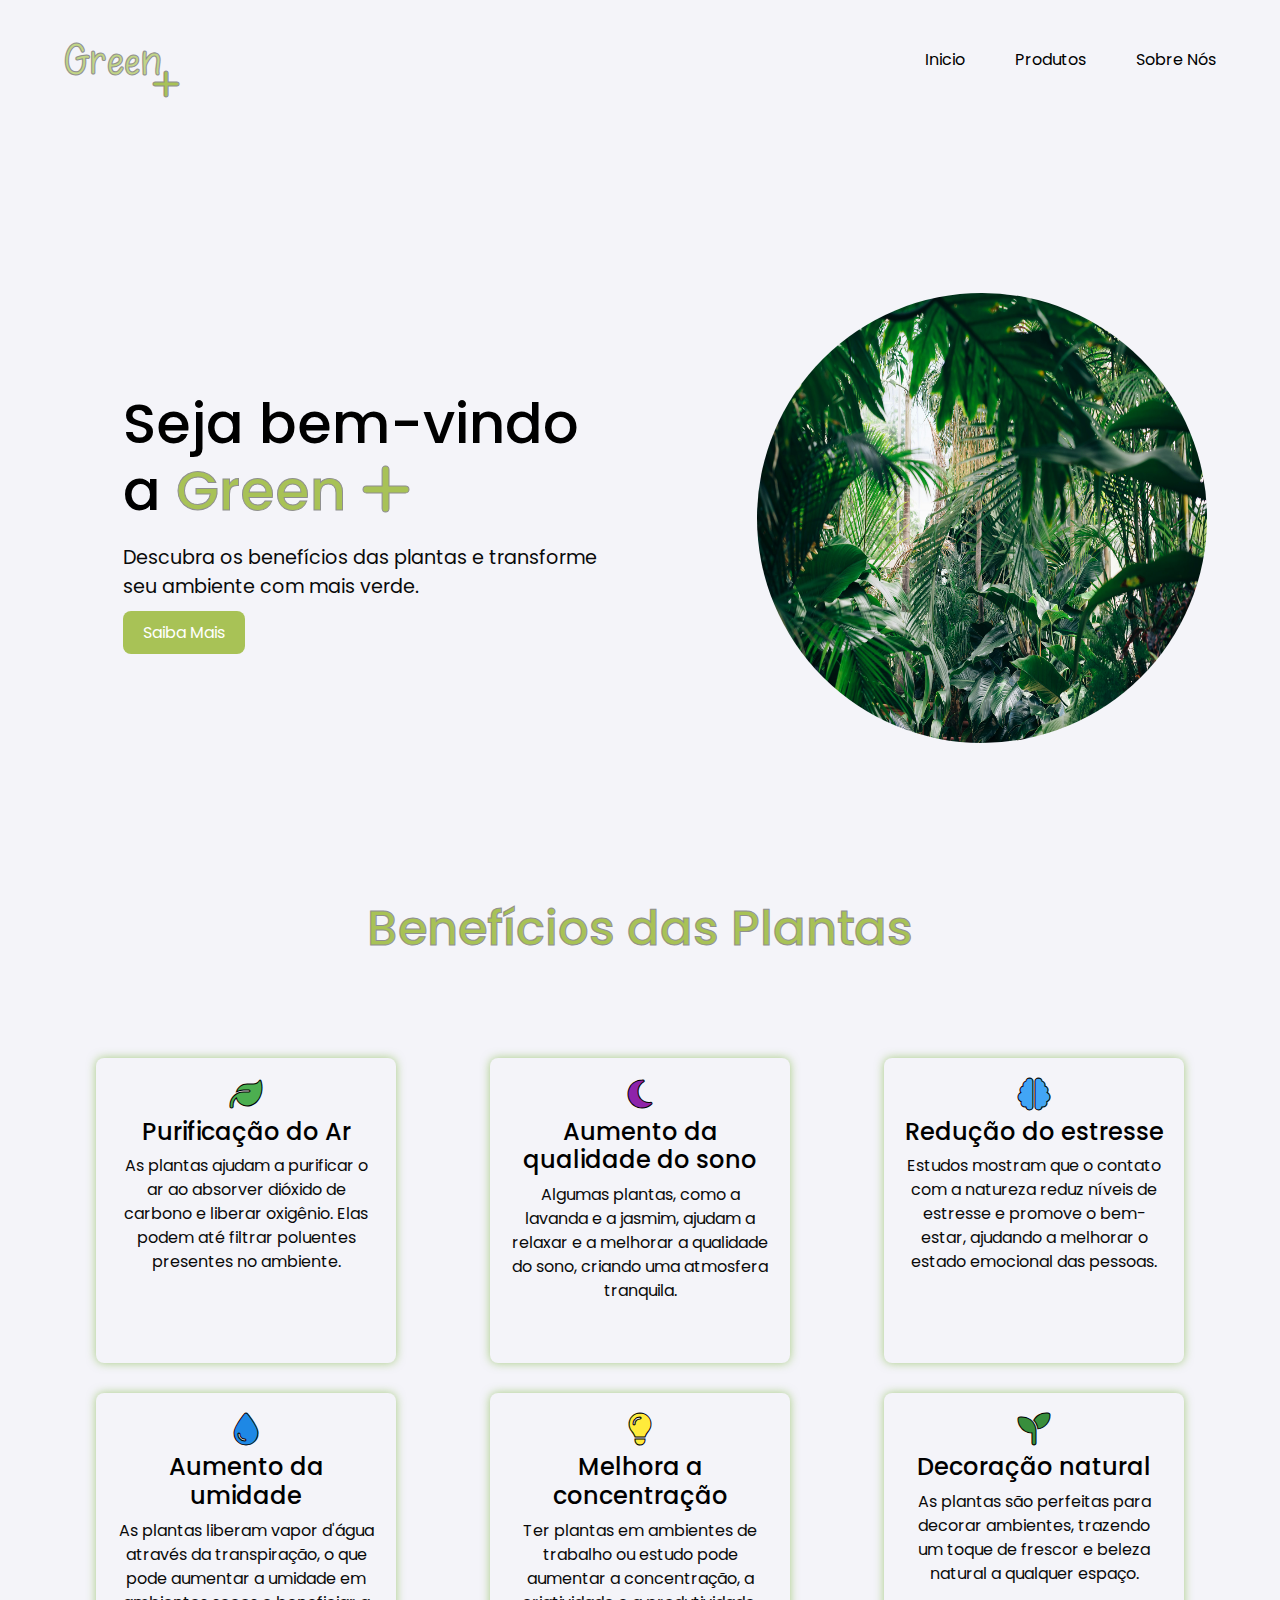
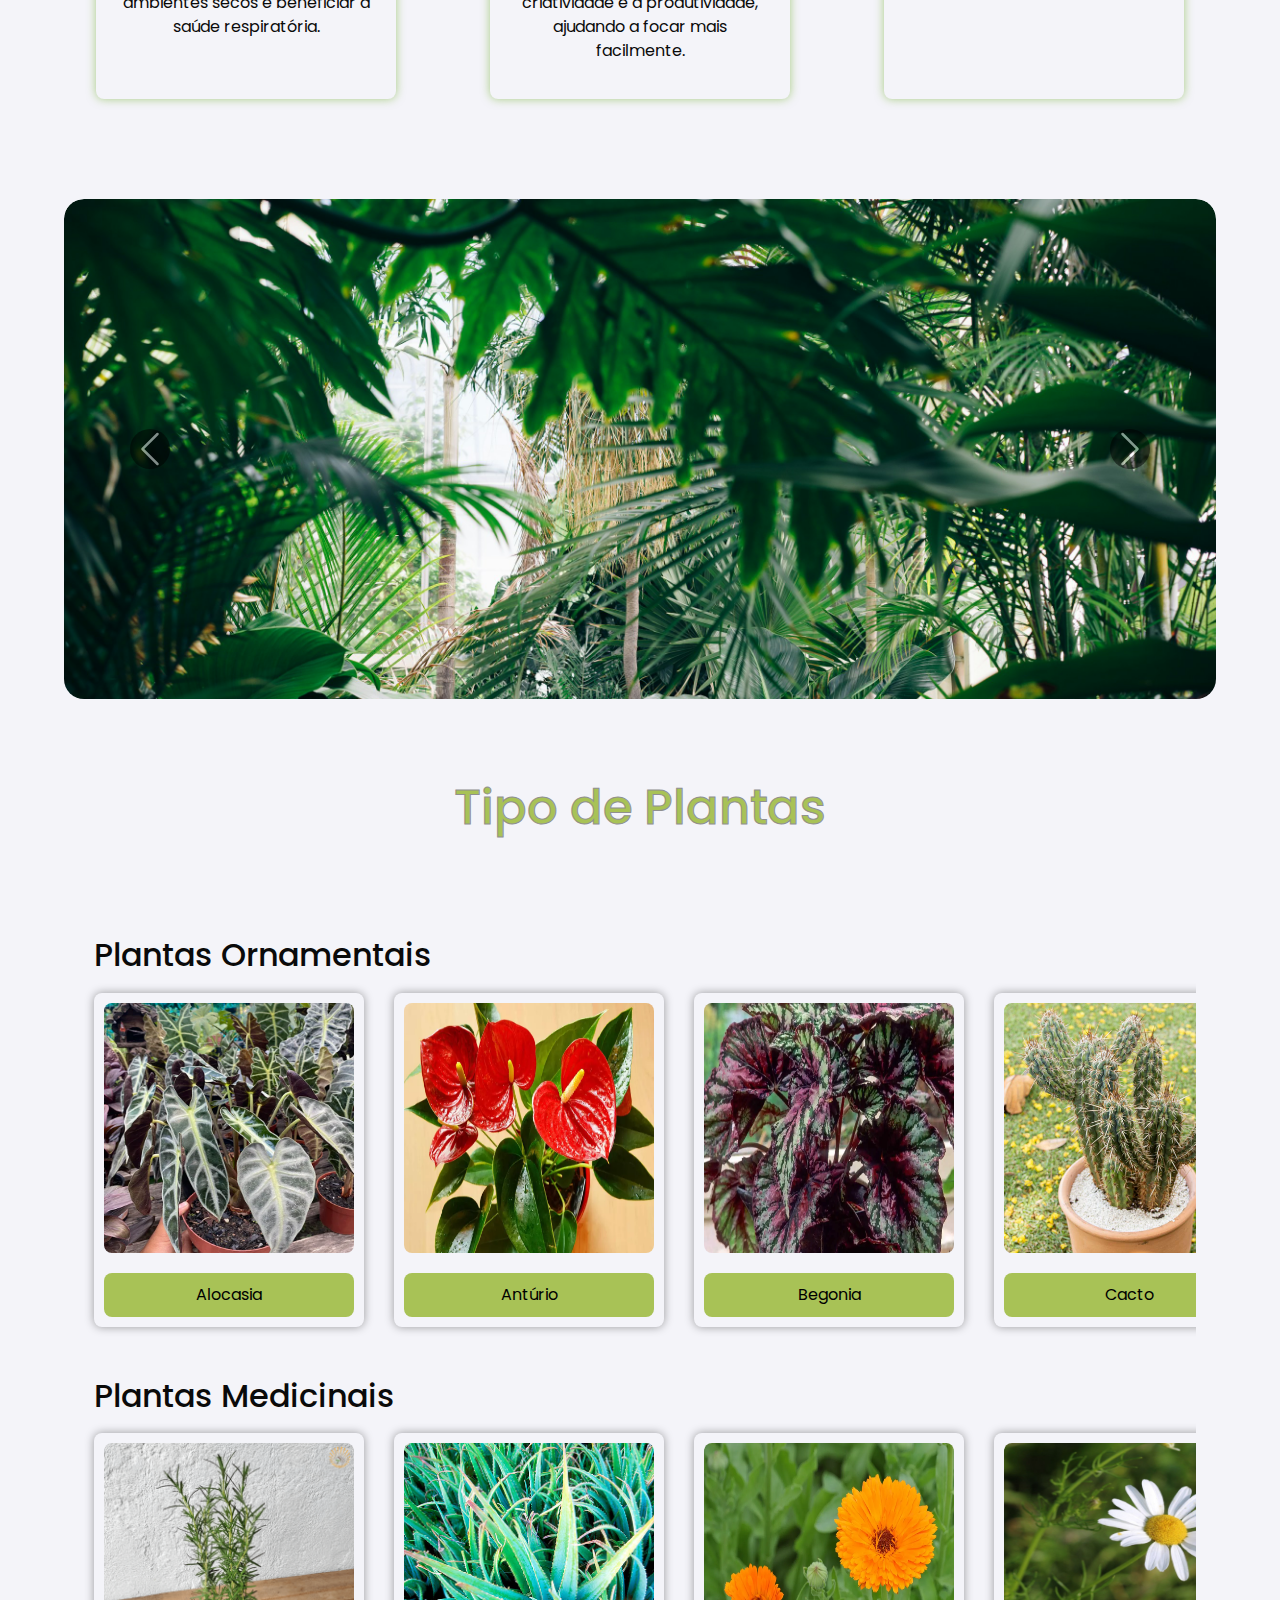
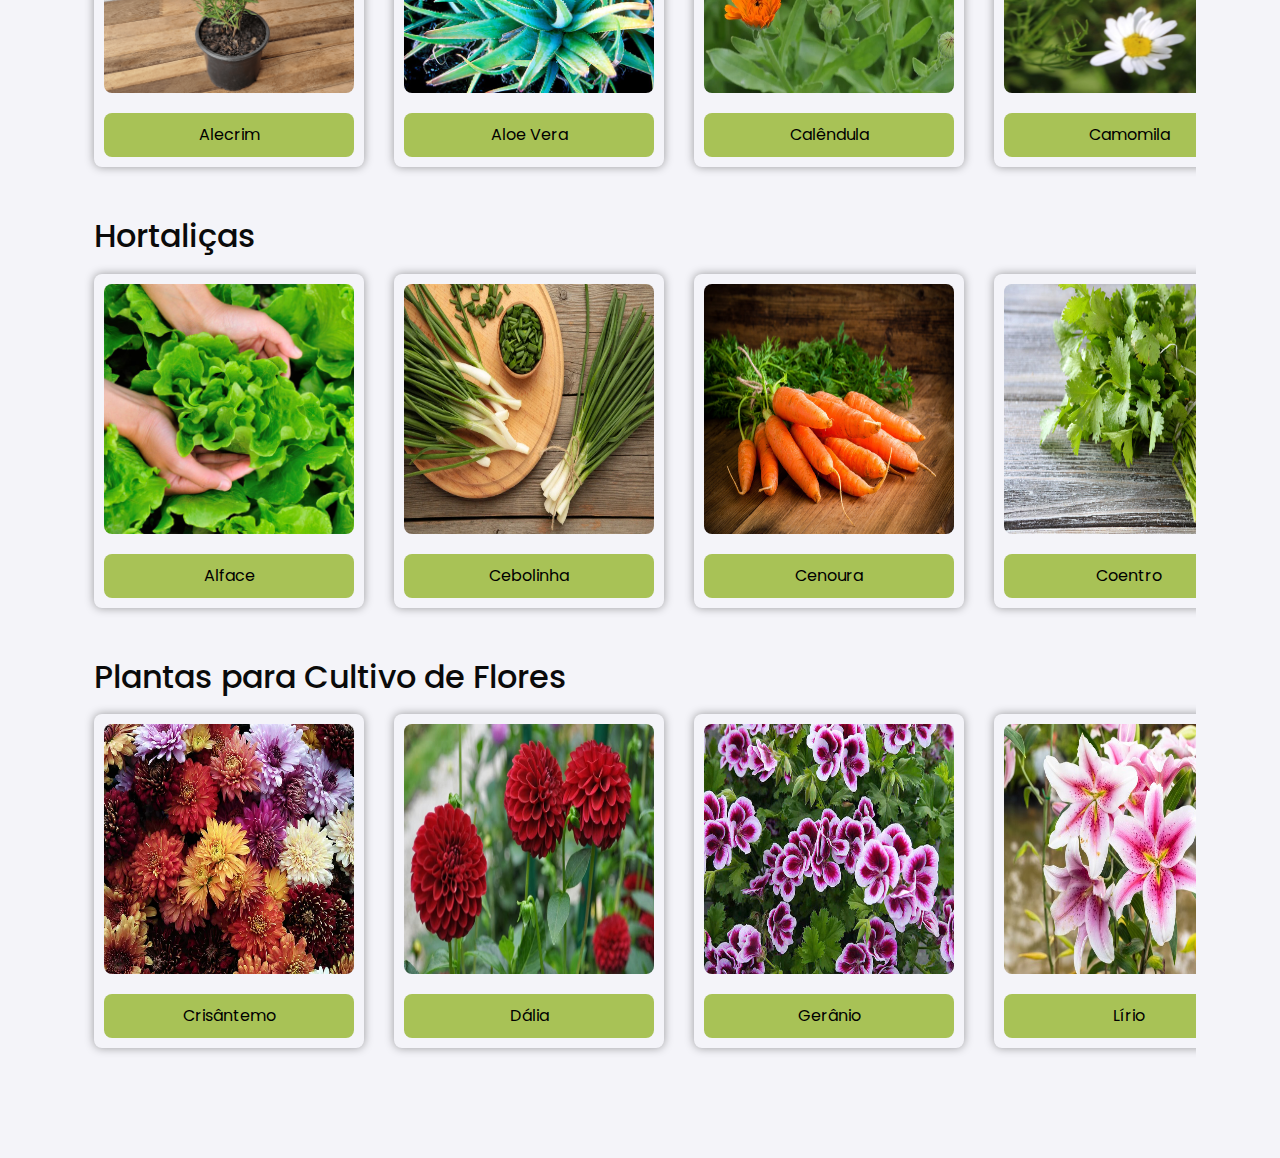
==== index.html @ e3bb60e6 "Implements secctions" ====
<!DOCTYPE html>
<html lang="pt-BR">
  <head>
    <meta charset="UTF-8" />
    <meta name="viewport" content="width=device-width, initial-scale=1.0" />
    <!--CDN Bootstrap CSS-->
    <link
      rel="stylesheet"
      href="https://cdn.jsdelivr.net/npm/bootstrap@5.3.3/dist/css/bootstrap.min.css"
    />
    <!--Link do favicon principal-->
<link rel="shortcut icon" href="assets/images/favicon.svg" type="image/x-icon">

    <!--Link do CSS principal-->
    <link rel="stylesheet" href="css/main.css" />

    <!--CDN Font Awesome-->
    <link
      rel="stylesheet"
      href="https://cdnjs.cloudflare.com/ajax/libs/font-awesome/6.7.2/css/all.min.css"
      integrity="sha512-Evv84Mr4kqVGRNSgIGL/F/aIDqQb7xQ2vcrdIwxfjThSH8CSR7PBEakCr51Ck+w+/U6swU2Im1vVX0SVk9ABhg=="
      crossorigin="anonymous"
      referrerpolicy="no-referrer"
    />

    <title>Green +</title>
  </head>
  <body>
    <!--HEADERordinaru-->
    <header>
      <a class="logo" href="#">
        <h1>Green</h1>
        <span class="fa-solid fa-plus"></span>
      </a>

      <nav class="nav-links-content">
        <ul class="nav-links">
          <li>
            <a href="#">Inicio</a>
          </li>
          <li>
            <a href="#">Produtos</a>
          </li>
          <li>
            <a href="#">Sobre Nós</a>
          </li>
        </ul>
      </nav>
    </header>

    <!--MAIN-->
    <main>
      <section class="ctaContent">
        <div class="callToAction">
          <h2>
            Seja bem-vindo a
            <span class="greenText">Green</span>
            <span class="fa-solid fa-plus"></span>
          </h2>
          <p>
            Descubra os benefícios das plantas e transforme seu ambiente com
            mais verde.
          </p>
          <a href="#" class="btnCta">Saiba Mais</a>
        </div>
        <img src="assets/images/planta1.jpg" alt="Imagem de planta" />
      </section>

      <!--BENEFÍCIOS DAS PLANTAS-->
      <section class="benefits">
        <h2 class="titleBenefits">Benefícios das Plantas</h2>
        <div class="benefits-itens-content">
          <div class="itens">
            <span class="fa-solid fa-leaf" id="icon-folha"></span>
            <h2>Purificação do Ar</h2>
            <p>
              As plantas ajudam a purificar o ar ao absorver dióxido de carbono
              e liberar oxigênio. Elas podem até filtrar poluentes presentes no
              ambiente.
            </p>
          </div>
          <div class="itens">
            <span class="fa-solid fa-moon" id="icon-lua"></span>
            <h2>Aumento da qualidade do sono</h2>
            <p>
              Algumas plantas, como a lavanda e a jasmim, ajudam a relaxar e a
              melhorar a qualidade do sono, criando uma atmosfera tranquila.
            </p>
          </div>
          <div class="itens">
            <span class="fa-solid fa-brain" id="icon-cerebro"></span>
            <h2>Redução do estresse</h2>
            <p>
              Estudos mostram que o contato com a natureza reduz níveis de
              estresse e promove o bem-estar, ajudando a melhorar o estado
              emocional das pessoas.
            </p>
          </div>
          <div class="itens">
            <span class="fa-solid fa-droplet" id="icon-gota"></span>
            <h2>Aumento da umidade</h2>
            <p>
              As plantas liberam vapor d'água através da transpiração, o que
              pode aumentar a umidade em ambientes secos e beneficiar a saúde
              respiratória.
            </p>
          </div>
          <div class="itens">
            <span class="fa-solid fa-lightbulb" id="icon-lampada"></span>
            <h2>Melhora a concentração</h2>
            <p>
              Ter plantas em ambientes de trabalho ou estudo pode aumentar a
              concentração, a criatividade e a produtividade, ajudando a focar
              mais facilmente.
            </p>
          </div>
          <div class="itens">
            <span class="fa-solid fa-seedling" id="icon-planta"></span>
            <h2>Decoração natural</h2>
            <p>
              As plantas são perfeitas para decorar ambientes, trazendo um toque
              de frescor e beleza natural a qualquer espaço.
            </p>
          </div>
        </div>
      </section>

      <!--CARROSSEL BOOTSTRAP-->
      <section
        id="carouselExampleAutoplaying"
        class="carousel slide"
        data-bs-ride="carousel"
      >
        <div class="carousel-inner">
          <div class="carousel-item active">
            <img
              src="assets/images/planta1.jpg"
              class="d-block w-100"
              alt="Plantas"
            />
          </div>
          <div class="carousel-item">
            <img
              src="assets/images/campoFlores1.jpg"
              class="d-block w-100"
              alt="Campo de Flores"
            />
          </div>
          <div class="carousel-item">
            <img
              src="assets/images/planta2.jpg"
              class="d-block w-100"
              alt="Plantas"
            />
          </div>
        </div>
        <button
          class="carousel-control-prev"
          type="button"
          data-bs-target="#carouselExampleAutoplaying"
          data-bs-slide="prev"
        >
          <span class="carousel-control-prev-icon" aria-hidden="true"></span>
          <span class="visually-hidden">Previous</span>
        </button>
        <button
          class="carousel-control-next"
          type="button"
          data-bs-target="#carouselExampleAutoplaying"
          data-bs-slide="next"
        >
          <span class="carousel-control-next-icon" aria-hidden="true"></span>
          <span class="visually-hidden">Next</span>
        </button>
      </section>

      <!--TIPOS DE PLANTAS-->
      <section class="typePlants">
        <h1 class="title-type-plants">Tipo de Plantas</h1>

        <!--PLANTAS ORNAMENTAIS-->
        <div class="plants-container">
          <h2>Plantas Ornamentais</h2>
          <div class="div-content-plants">
            <!--CARDS PLANTAS-->
            <div class="cardPlant">
              <img
                src="assets/images/plantasOrnamentais/ornamental-alocasia.webp"
                alt="Planta Alocasia"
              />
              <button class="btn-modal-plants">Alocasia</button>
            </div>
            <div class="cardPlant">
              <img
                src="assets/images/plantasOrnamentais/ornamental-anturio.webp"
                alt="Planta Antúrio"
              />
              <button class="btn-modal-plants">Antúrio</button>
            </div>
            <div class="cardPlant">
              <img
                src="assets/images/plantasOrnamentais/ornamental-begonia.webp"
                alt="Planta Begonia"
              />
              <button class="btn-modal-plants">Begonia</button>
            </div>
            <div class="cardPlant">
              <img
                src="assets/images/plantasOrnamentais/ornamental-cacto.webp"
                alt="Planta Cacto"
              />
              <button class="btn-modal-plants">Cacto</button>
            </div>
            <div class="cardPlant">
              <img
                src="assets/images/plantasOrnamentais/ornamental-calateia.webp"
                alt="Planta Calateia"
              />
              <button class="btn-modal-plants">Calateia</button>
            </div>
            <div class="cardPlant">
              <img
                src="assets/images/plantasOrnamentais/ornamental-dracena.jpg"
                alt="Planta Dracena"
              />
              <button class="btn-modal-plants">Dracena</button>
            </div>
            <div class="cardPlant">
              <img
                src="assets/images/plantasOrnamentais/ornamental-ficus.jpg"
                alt="Planta Ficus"
              />
              <button class="btn-modal-plants">Ficus</button>
            </div>
            <div class="cardPlant">
              <img
                src="assets/images/plantasOrnamentais/ornamental-lirio-da-paz.webp"
                alt="Planta Lírio da Paz"
              />
              <button class="btn-modal-plants">Lírio da Paz</button>
            </div>
            <div class="cardPlant">
              <img
                src="assets/images/plantasOrnamentais/ornamental-palmeira.webp"
                alt="Planta Palmeira"
              />
              <button class="btn-modal-plants">Palmeira</button>
            </div>
            <div class="cardPlant">
              <img
                src="assets/images/plantasOrnamentais/ornamental-samambaia.webp"
                alt="Planta Samambaia"
              />
              <button class="btn-modal-plants">Samanbaia</button>
            </div>
          </div>
        </div>

        <!--PLANTAS MEDICINAIS-->
        <div class="plants-container">
          <h2>Plantas Medicinais</h2>
          <div class="div-content-plants">
            <!--CARDS PLANTAS-->
            <div class="cardPlant">
              <img
                src="assets/images/PlantasMedicinais/medicinal-alecrim.png"
                alt="Planta Alecrim"
              />
              <button class="btn-modal-plants">Alecrim</button>
            </div>

            <div class="cardPlant">
              <img
                src="assets/images/PlantasMedicinais/medicinal-aloe-vera.jpg"
                alt="Planta Aloe Vera"
              />
              <button class="btn-modal-plants">Aloe Vera</button>
            </div>
            <div class="cardPlant">
              <img
                src="assets/images/PlantasMedicinais/medicinal-calendula.webp"
                alt="Planta Calêndula"
              />
              <button class="btn-modal-plants">Calêndula</button>
            </div>
            <div class="cardPlant">
              <img
                src="assets/images/PlantasMedicinais/medicinal-camomila.jpg"
                alt="Planta Camomila"
              />
              <button class="btn-modal-plants">Camomila</button>
            </div>
            <div class="cardPlant">
              <img
                src="assets/images/PlantasMedicinais/medicinal-erva-cidreira.jpg"
                alt="Planta Erva-cidreira"
              />
              <button class="btn-modal-plants">Erva-cidreira</button>
            </div>
            <div class="cardPlant">
              <img
                src="assets/images/PlantasMedicinais/medicinal-gengibre.webp"
                alt="Planta Gengibre"
              />
              <button class="btn-modal-plants">Gengibre</button>
            </div>
            <div class="cardPlant">
              <img
                src="assets/images/PlantasMedicinais/medicinal-hortela.webp"
                alt="Planta Hortelã"
              />
              <button class="btn-modal-plants">Hortelã</button>
            </div>
            <div class="cardPlant">
              <img
                src="assets/images/PlantasMedicinais/medicinal-lavanda.webp"
                alt="Planta Lavanda"
              />
              <button class="btn-modal-plants">Lavanda</button>
            </div>
            <div class="cardPlant">
              <img
                src="assets/images/PlantasMedicinais/medicinal-manjericao.webp"
                alt="Planta Manjericão"
              />
              <button class="btn-modal-plants">Manjericão</button>
            </div>
            <div class="cardPlant">
              <img
                src="assets/images/PlantasMedicinais/medicinal-salvia.webp"
                alt="Planta Sálvia"
              />
              <button class="btn-modal-plants">Sálvia</button>
            </div>

            <!--MODAL PLANTAS-->
          </div>
        </div>

        <!--HORTAS DE CASA-->
        <div class="plants-container">
          <h2>Hortaliças</h2>
          <div class="div-content-plants">
            <!--CARDS PLANTAS-->

            <div class="cardPlant">
              <img
                src="assets/images/plantasHortalicas/hortas-alface.jpg"
                alt="Planta Alface"
              />
              <button class="btn-modal-plants">Alface</button>
            </div>
            <div class="cardPlant">
              <img
                src="assets/images/plantasHortalicas/hortas-cebolinha.webp"
                alt="Planta Cebolinha"
              />
              <button class="btn-modal-plants">Cebolinha</button>
            </div>
            <div class="cardPlant">
              <img
                src="assets/images/plantasHortalicas/hortas-cenoura.jpg"
                alt="Planta Cenoura"
              />
              <button class="btn-modal-plants">Cenoura</button>
            </div>
            <div class="cardPlant">
              <img
                src="assets/images/plantasHortalicas/hortas-coentro.jpg"
                alt="Planta Coentro"
              />
              <button class="btn-modal-plants">Coentro</button>
            </div>
            <div class="cardPlant">
              <img
                src="assets/images/plantasHortalicas/hortas-espinafre.jpg"
                alt="Planta Espinafre"
              />
              <button class="btn-modal-plants">Espinafre</button>
            </div>
            <div class="cardPlant">
              <img
                src="assets/images/plantasHortalicas/hortas-pepino.jpg"
                alt="Planta Pepino"
              />
              <button class="btn-modal-plants">Pepino</button>
            </div>
            <div class="cardPlant">
              <img
                src="assets/images/plantasHortalicas/hortas-pimentao.jpg"
                alt="Planta Pimentão"
              />
              <button class="btn-modal-plants">Pepino</button>
            </div>
            <div class="cardPlant">
              <img
                src="assets/images/plantasHortalicas/hortas-rucula.jpg"
                alt="Planta Rúcula"
              />
              <button class="btn-modal-plants">Rúcula</button>
            </div>
            <div class="cardPlant">
              <img
                src="assets/images/plantasHortalicas/hortas-salsa.webp"
                alt="Planta Salsa"
              />
              <button class="btn-modal-plants">Salsa</button>
            </div>
            <div class="cardPlant">
              <img
                src="assets/images/plantasHortalicas/hortas-tomate.jpg"
                alt="Planta Tomate"
              />
              <button class="btn-modal-plants">Tomate</button>
            </div>

            <!--MODAL PLANTAS-->
          </div>
        </div>

        <!--HORTAS DE CASA-->
        <div class="plants-container">
          <h2>Plantas para Cultivo de Flores</h2>
          <div class="div-content-plants">
            <!--CARDS PLANTAS-->

            <div class="cardPlant">
              <img
                src="assets/images/flores/flores-crisantemo.webp"
                alt="Planta Crisântemo"
              />
              <button class="btn-modal-plants">Crisântemo</button>
            </div>
            <div class="cardPlant">
              <img
                src="assets/images/flores/flores-dalia.jpg"
                alt="Planta Dália"
              />
              <button class="btn-modal-plants">Dália</button>
            </div>
            <div class="cardPlant">
              <img
                src="assets/images/flores/flores-geranio.jpg"
                alt="Planta Gerânio"
              />
              <button class="btn-modal-plants">Gerânio</button>
            </div>
            <div class="cardPlant">
              <img
                src="assets/images/flores/flores-lirio.jpg"
                alt="Planta Lírio"
              />
              <button class="btn-modal-plants">Lírio</button>
            </div>
            <div class="cardPlant">
              <img
                src="assets/images/flores/flores-margarida.jpg"
                alt="Planta Margarida"
              />
              <button class="btn-modal-plants">Margarida</button>
            </div>
            <div class="cardPlant">
              <img
                src="assets/images/flores/flores-orquidea.png"
                alt="Planta Orquídea"
              />
              <button class="btn-modal-plants">Orquídea</button>
            </div>
            <div class="cardPlant">
              <img
                src="assets/images/flores/flores-petunia.jpg"
                alt="Planta Petúnia"
              />
              <button class="btn-modal-plants">Petúnia</button>
            </div>
            <div class="cardPlant">
              <img
                src="assets/images/flores/flores-rosa.webp"
                alt="Planta Rosa"
              />
              <button class="btn-modal-plants">Rosa</button>
            </div>
            <div class="cardPlant">
              <img
                src="assets/images/flores/flores-tulipa.webp"
                alt="Planta Tulipa"
              />
              <button class="btn-modal-plants">Tulipa</button>
            </div>
            <div class="cardPlant">
              <img
                src="assets/images/flores/flores-violeta.webp"
                alt="Planta Violeta"
              />
              <button class="btn-modal-plants">Violeta</button>
            </div>

            <!--MODAL PLANTAS-->
          </div>
        </div>

        <!--FUTURAMENTE IMPLEMENTAR ESSAS SEGUINTES CATEGORIAS DE PLANTAS-->
        <!--HORTAS DE CASA-->
        <!--SUCULENTAS-->

      </section>
    </main>

    <!--CDN Bootstrap JS-->
    <script src="https://cdn.jsdelivr.net/npm/bootstrap@5.3.3/dist/js/bootstrap.bundle.min.js"></script>
  </body>
</html>
---- css/main.css ----
@import url("https://fonts.googleapis.com/css2?family=Poppins:ital,wght@0,100;0,200;0,300;0,400;0,500;0,600;0,700;0,800;0,900;1,100;1,200;1,300;1,400;1,500;1,600;1,700;1,800;1,900&display=swap");

@font-face {
  font-family: "GreenMais";
  src: url(../fonts/OrdinaryNotesThin.otf);
}
* {
  margin: 0;
  padding: 0;
  box-sizing: border-box;
}
/*Estilo geral buttons*/
button {
  padding: 10px 20px;
  background-color: #a8c256;
  color: #ffffff;
  font-size: 1rem;
  border: none;
  border-radius: 8px;
  cursor: pointer;
  transition: all 0.3s;
}
button:hover {
  background-color: #7f9241;
}
/*----------------------------*/
a {
  text-decoration: none;
}
body {
  background-color: #f4f4f9;
  width: 90%;
  height: auto;
  margin: 0 auto;
  font-family: "Poppins", sans-serif;
  color: #0a0a0a;
}
header {
  width: 100%;
  display: flex;
  align-items: center;
  justify-content: space-between;
  height: 15vh;
}
header .logo {
  display: flex;
  align-items: end;
  font-family: GreenMais;
}
header .logo h1 {
  font-size: 3rem;
  color: #c2d586;
  -webkit-text-stroke: 1px #909090;
}
header .logo .fa-plus {
  font-size: 2rem;
  margin-left: -10px;
  color: #a8c256;
}

.nav-links-content {
  display: flex;
  align-items: center;
}
.nav-links-content .nav-links {
  display: flex;
  gap: 50px;
}
.nav-links-content .nav-links li {
  list-style: none;
  font-size: 1rem;
  cursor: pointer;
}
.nav-links-content .nav-links li:hover {
  color: #a8c256;
  text-decoration: underline;
}
.nav-links-content .nav-links li a {
  color: #000;
  transition: all 0.3s;
}
.nav-links-content .nav-links li a:hover {
  color: #a8c256;
}

/*Main*/

.ctaContent {
  display: flex;
  align-items: center;
  justify-content: space-evenly;
  height: 85vh;
  gap: 100px;
}
.ctaContent .callToAction {
  max-width: 50%;
  padding: 50px;
}
.ctaContent .callToAction h2 {
  font-size: 3.5rem;
  color: #000;
}
.ctaContent .callToAction .greenText,
.fa-plus {
  color: #a8c256;
  -webkit-text-stroke: 1px #909090;
}
.ctaContent .callToAction p {
  font-size: 1.2rem;
  color: #0a0a0a;
  margin: 20px 0px;
}

.ctaContent .btnCta {
  padding: 10px 20px;
  background-color: #a8c256;
  color: #ffffff;
  font-size: 1rem;
  border: none;
  border-radius: 8px;
  cursor: pointer;
  transition: all 0.3s;
}
.ctaContent .btnCta:hover {
  background-color: #7f9241;
}

.ctaContent img {
  border-radius: 50%;
  width: 450px;
  height: 450px;
}

/*Beneficios*/

.benefits {
  width: 100%;
  margin-bottom: 100px;
}
.titleBenefits {
  text-align: center;
  font-size: 3rem;
  color: #a8c256;
  -webkit-text-stroke: 1px #909090;
}
.benefits-itens-content {
  display: grid;
  grid-template-rows: repeat(2, 1fr);
  grid-template-columns: repeat(3, 1fr);
  justify-items: center;
  gap: 30px;
  margin-top: 100px;
}
.benefits-itens-content .itens {
  text-align: center;
  max-width: 300px;
  border-radius: 8px;
  box-shadow: 0px 0px 10px 0px rgba(96, 165, 18, 0.514);
  padding: 20px;
}
.benefits-itens-content .itens .fa-solid {
  font-size: 2rem;
  -webkit-text-stroke: 1px #000;
}
.benefits-itens-content .itens h2 {
  font-size: 1.5rem;
  margin-top: 5px;
  color: #000;
}
.benefits-itens-content .itens p {
  font-size: 1rem;
  color: #0a0a0a;
}
/* Cores para cada icone */

#icon-folha {
  color: #4caf50; /* Verde claro */
}

#icon-cerebro {
  color: #42a5f5; /* Azul claro */
}

#icon-lampada {
  color: #ffeb3b; /* Amarelo */
}

#icon-gota {
  color: #1e88e5; /* Azul escuro */
}

#icon-planta {
  color: #388e3c; /* Verde escuro */
}

#icon-lua {
  color: #8e24aa; /* Roxo */
}

/*Carrossel*/

.carousel-inner {
  height: 500px;
  border-radius: 20px;
}
.carousel-inner img {
  height: 100%;
  border-radius: 20px;
  object-fit: cover;
}
.carousel-control-prev-icon,
.carousel-control-next-icon {
  background-color: #000000;
  border-radius: 50%;
  padding: 20px;
}

/*Categoria ou Tipo de Plantas*/
.typePlants {
  width: 100%;
  margin: 80px 0px;
}
.typePlants h1 {
  color: #a8c256;
  font-size: 3rem;
  margin-bottom: 80px;
  text-align: center;
  -webkit-text-stroke: 1px #909090;
}
.plants-container {
  width: 100%;
  padding: 20px;
}
.plants-container h2 {
  margin-left: 10px;
}
.div-content-plants {
  display: flex;
  align-items: center;
  gap: 30px;
  width: 100%;
  padding: 10px;
  overflow-x: scroll;
}
.div-content-plants .cardPlant {
  display: flex;
  flex-direction: column;
  padding: 10px;
  border-radius: 8px;
  box-shadow: 0px 0px 10px 0px rgba(0, 0, 0, 0.379);
}
.div-content-plants .cardPlant img {
  width: 250px;
  height: 250px;
  border-radius: 8px;
}
.div-content-plants .cardPlant button {
  margin-top: 20px;
  font-size: 1rem;
  color: #000;
}
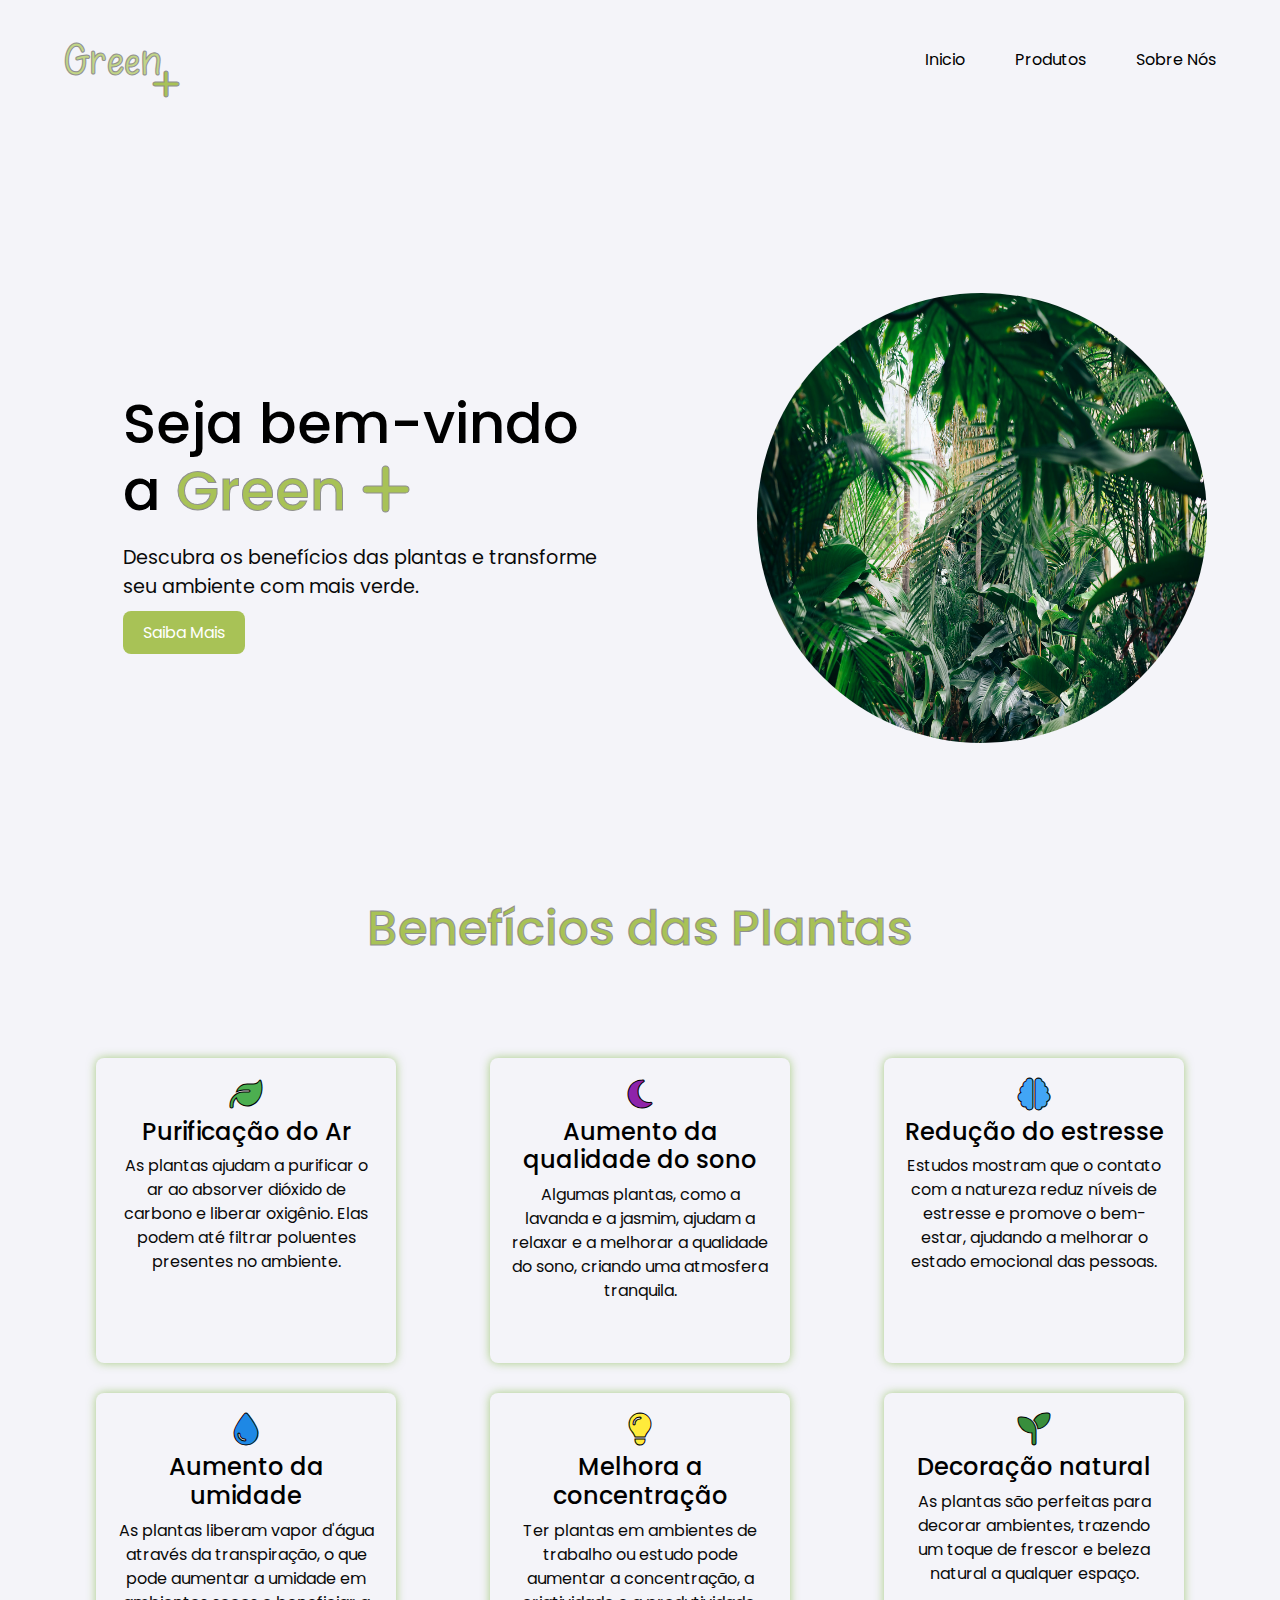
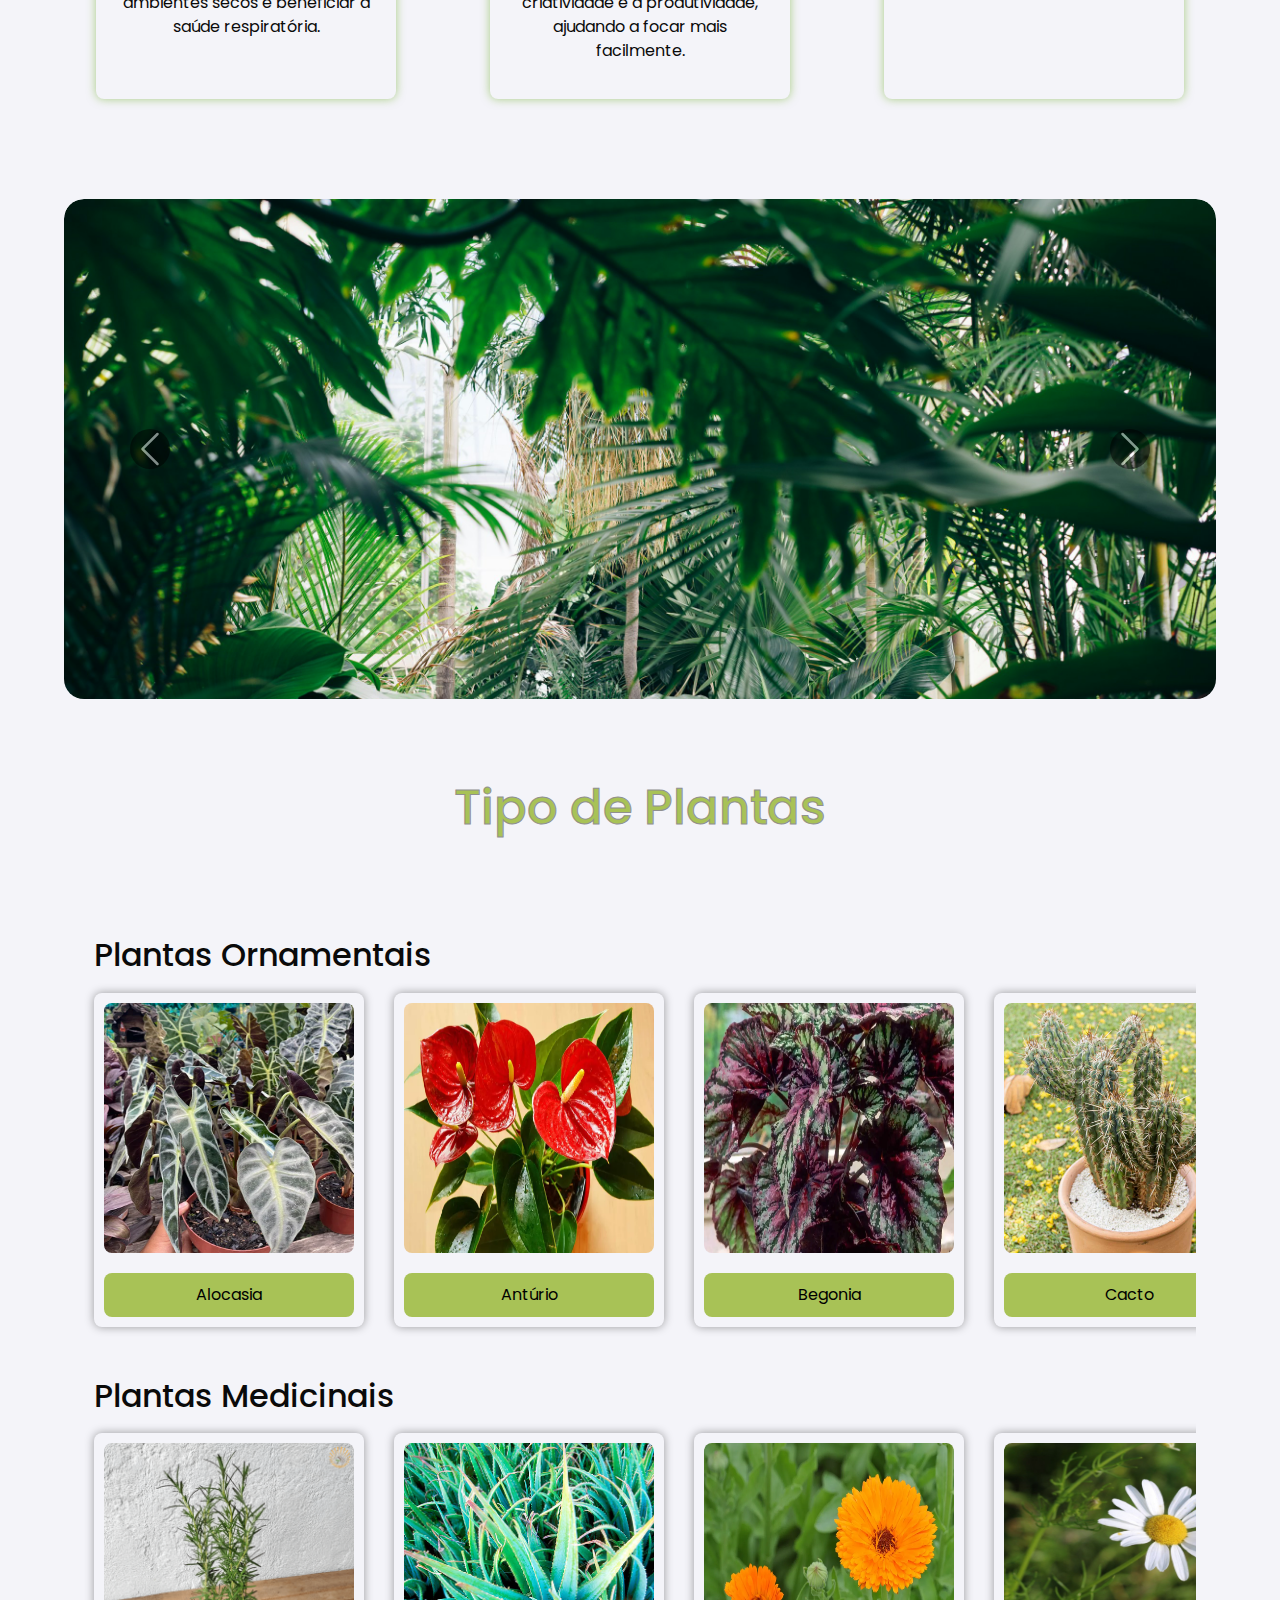
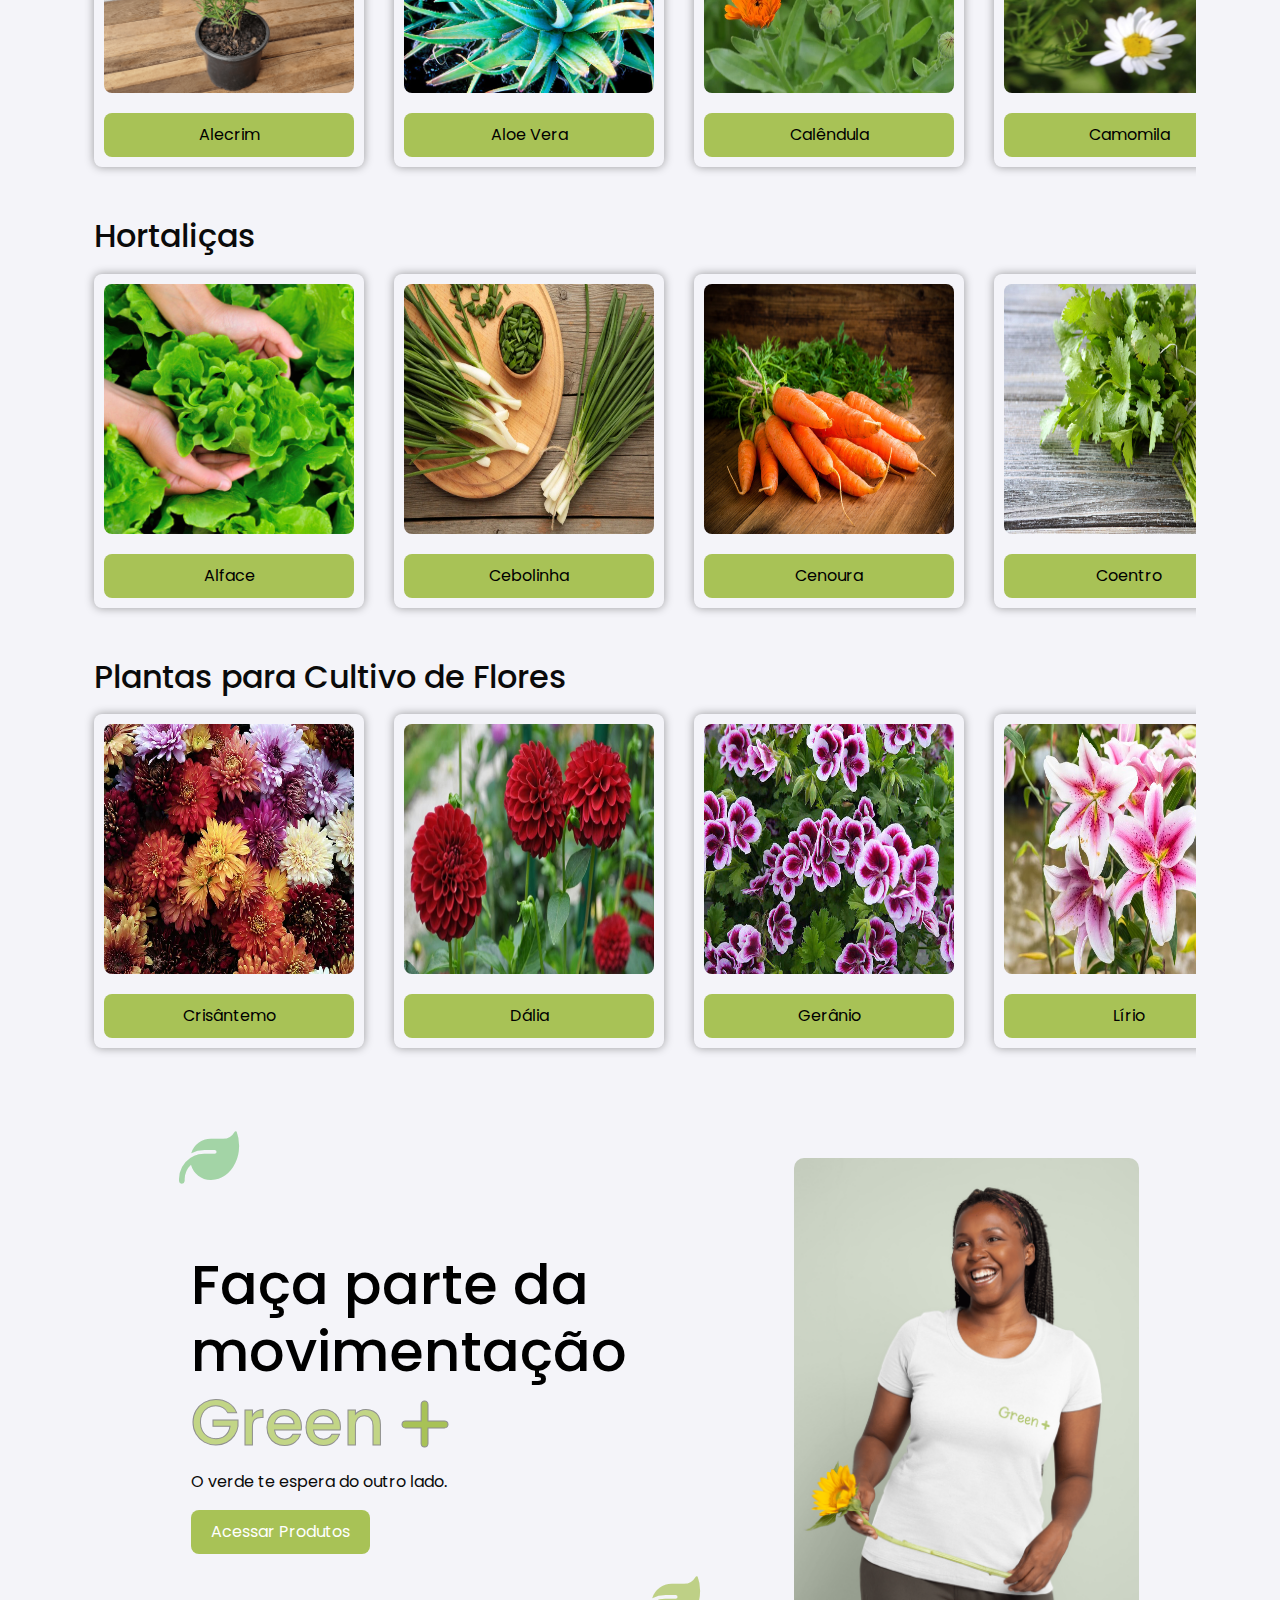
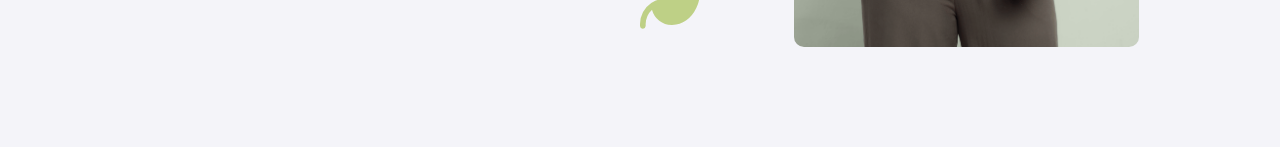
==== commit f2599aa9: "Updates" ====
--- a/index.html
+++ b/index.html
@@ -9,7 +9,11 @@
       href="https://cdn.jsdelivr.net/npm/bootstrap@5.3.3/dist/css/bootstrap.min.css"
     />
     <!--Link do favicon principal-->
-<link rel="shortcut icon" href="assets/images/favicon.svg" type="image/x-icon">
+    <link
+      rel="shortcut icon"
+      href="assets/images/favicon.svg"
+      type="image/x-icon"
+    />
 
     <!--Link do CSS principal-->
     <link rel="stylesheet" href="css/main.css" />
@@ -26,10 +30,10 @@
     <title>Green +</title>
   </head>
   <body>
-    <!--HEADERordinaru-->
+    <!--HEADER-->
     <header>
       <a class="logo" href="#">
-        <h1>Green</h1>
+        <h1 class="nameGreen">Green</h1>
         <span class="fa-solid fa-plus"></span>
       </a>
 
@@ -498,14 +502,83 @@
             <!--MODAL PLANTAS-->
           </div>
         </div>
-
-        <!--FUTURAMENTE IMPLEMENTAR ESSAS SEGUINTES CATEGORIAS DE PLANTAS-->
-        <!--HORTAS DE CASA-->
-        <!--SUCULENTAS-->
-
+      </section>
+
+      <!--COMO CUIDAR DAS PLANTAS-->
+      <section class="care">
+        <h1 class="titleCare">Como Cuidar das Plantas</h1>
+        <div class="care-itens-content">
+          <div class="itens">
+            <span class="fa-solid fa-sun" id="icon-sol"></span>
+            <h2>Iluminação</h2>
+            <p>
+              A maioria das plantas precisa de luz solar para realizar a
+              fotossíntese. Coloque-as em locais com luz indireta ou direta.
+            </p>
+          </div>
+          <div class="itens">
+            <span class="fa-solid fa-tint" id="icon-agua"></span>
+            <h2>Rega</h2>
+            <p>
+              Regue as plantas regularmente, mas evite encharcar o solo. Cada
+              planta tem uma necessidade específica de água.
+            </p>
+          </div>
+          <div class="itens">
+            <span
+              class="fa-solid fa-temperature-high"
+              id="icon-temperatura"
+            ></span>
+            <h2>Temperatura</h2>
+            <p>
+              Mantenha as plantas em ambientes com temperatura adequada. Evite
+              locais com correntes de ar ou muito quentes.
+            </p>
+          </div>
+          <div class="itens">
+            <span class="fa-solid fa-leaf" id="icon-folha"></span>
+            <h2>Adubação</h2>
+            <p>
+              Adube as plantas regularmente para fornecer os nutrientes
+              necessários. Use adubos orgânicos ou químicos de acordo com a
+              necessidade.
+            </p>
+          </div>
+          <div class="itens">
+            <span class="fa-solid fa-bug" id="icon-praga"></span>
+            <h2>Controle de Pragas</h2>
+            <p>
+              Fique atento a possíveis pragas e doenças que possam afetar as
+              plantas. Use insetic
+            </p>
+          </div>
+        </div>
+      </section>
+
+      <!--CTA PRODUTOS-->
+      <section class="ctaProdutos">
+        <!--FOLHAS FLUTUANTES-->
+        <i class="fa-solid fa-leaf folha"></i>
+        <i class="fa-solid fa-leaf folha2"></i>
+        <!---------------------->
+        <div class="iniciative">
+          <h1>
+            Faça parte da movimentação
+            <span class="nameGreen">Green</span>
+            <span class="fa-solid fa-plus"></span>
+          </h1>
+          <p>O verde te espera do outro lado.</p>
+          <button>Acessar Produtos</button>
+        </div>
+        <img
+          src="assets/images/produtos/camisa-green-mais.png"
+          alt="Camisa Green+"
+        />
       </section>
     </main>
 
+    <!--FOOTER-->
+    <footer></footer>
     <!--CDN Bootstrap JS-->
     <script src="https://cdn.jsdelivr.net/npm/bootstrap@5.3.3/dist/js/bootstrap.bundle.min.js"></script>
   </body>
--- a/css/main.css
+++ b/css/main.css
@@ -47,7 +47,7 @@
   align-items: end;
   font-family: GreenMais;
 }
-header .logo h1 {
+.nameGreen {
   font-size: 3rem;
   color: #c2d586;
   -webkit-text-stroke: 1px #909090;
@@ -259,3 +259,65 @@
   font-size: 1rem;
   color: #000;
 }
+
+/*CTA PRODUTOS*/
+
+.ctaProdutos {
+  display: flex;
+  align-items: center;
+  justify-content: space-evenly;
+  margin-bottom: 100px;
+  position: relative;
+}
+/*FOLHAS FLUTUANDO*/
+.folha {
+  position: absolute;
+  top: -30px;
+  left: 10%;
+  font-size: 60px;
+  color: #81c784; /* Um verde suave */
+  animation: flutuar 5s infinite alternate ease-in-out;
+  opacity: 0.7;
+}
+.folha2 {
+  position: absolute;
+  top: 85%;
+  left: 50%;
+  font-size: 60px;
+  color: #a8c256; /* Um verde suave */
+  animation: flutuar 5s infinite alternate ease-in-out;
+  opacity: 0.7;
+}
+
+@keyframes flutuar {
+  0% {
+    transform: rotate(0deg) translateY(0);
+  }
+  100% {
+    transform: rotate(8deg) translateY(15px);
+  }
+}
+/*--------------------------------------------*/
+
+.ctaProdutos .iniciative {
+  max-width: 50%;
+  padding: 50px;
+}
+.ctaProdutos .iniciative h1 {
+  font-size: 3.5rem;
+  color: #000;
+}
+.ctaProdutos .iniciative .nameGreen {
+  font-size: 4rem;
+}
+
+.ctaProdutos img {
+  max-width: 30%;
+  max-height: 600px;
+  border-radius: 10px;
+}
+
+/*CUIDADOS*/
+.care{
+  display: none;
+}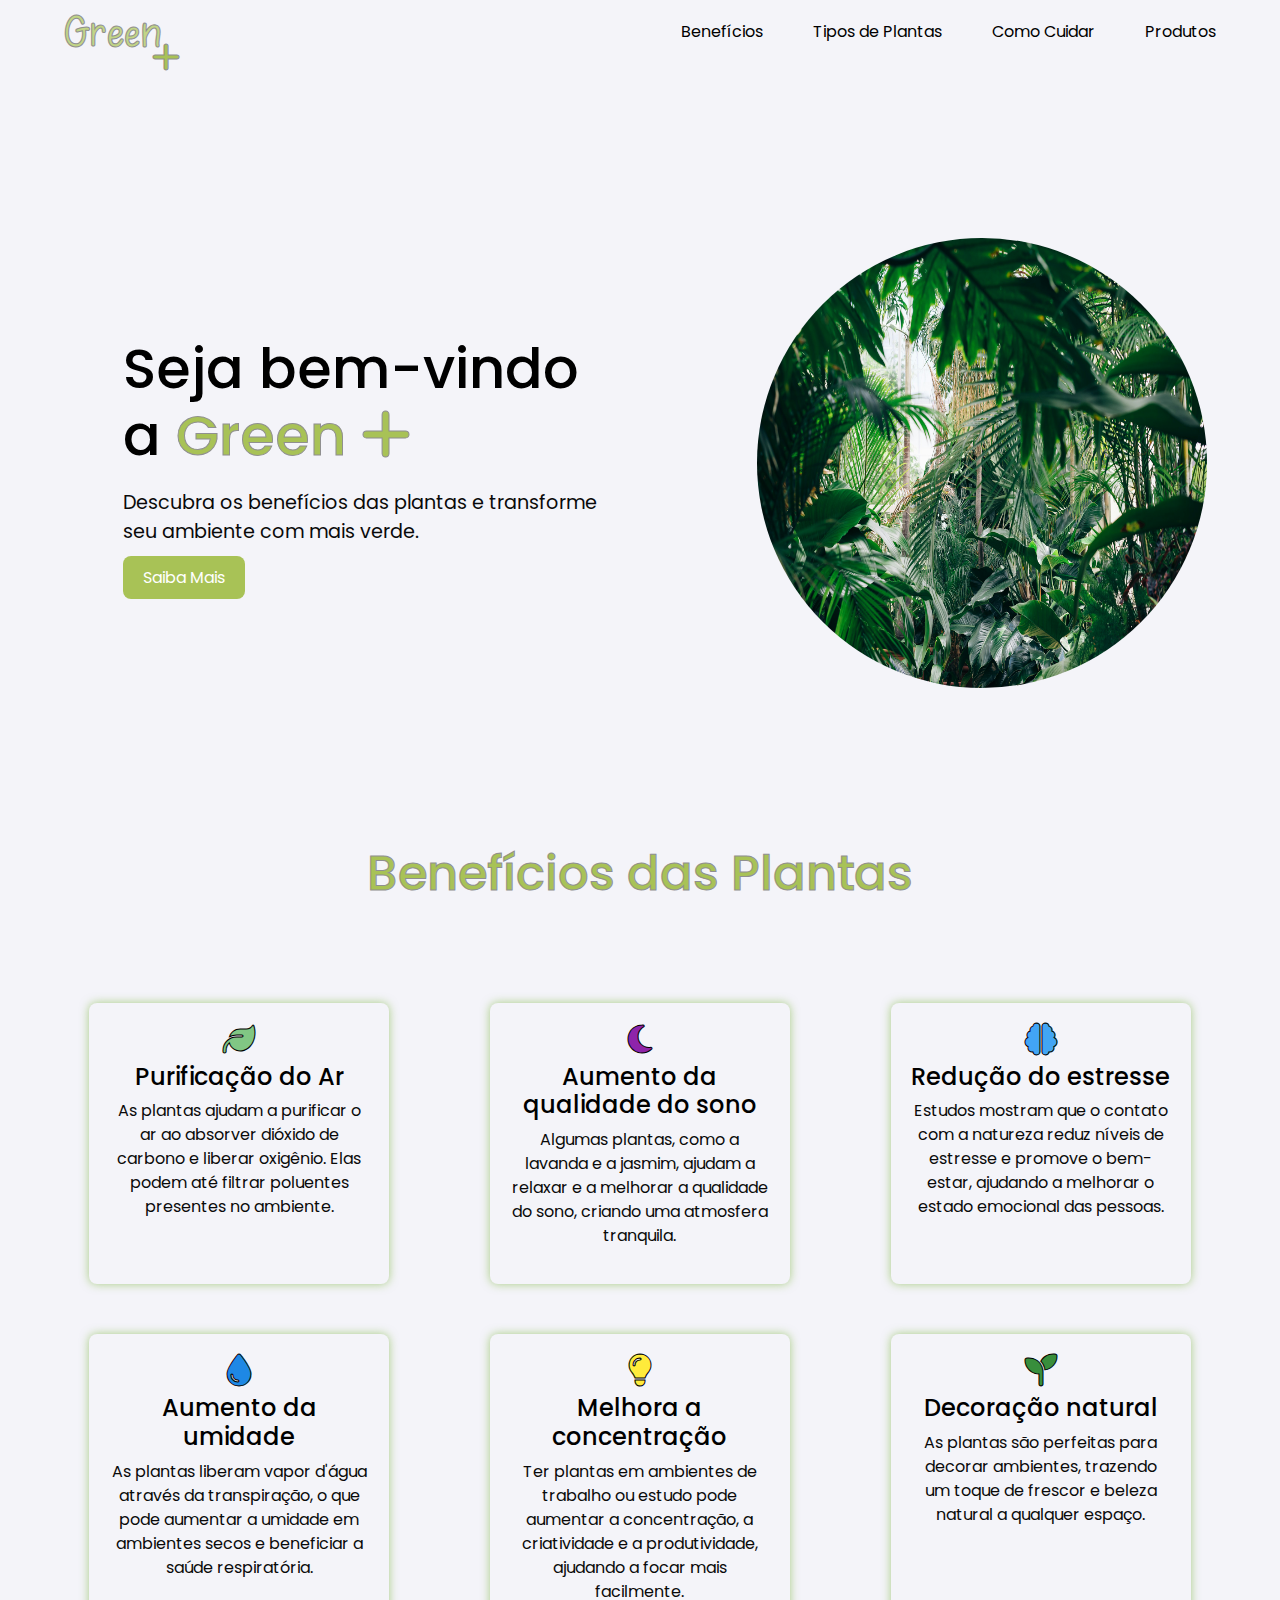
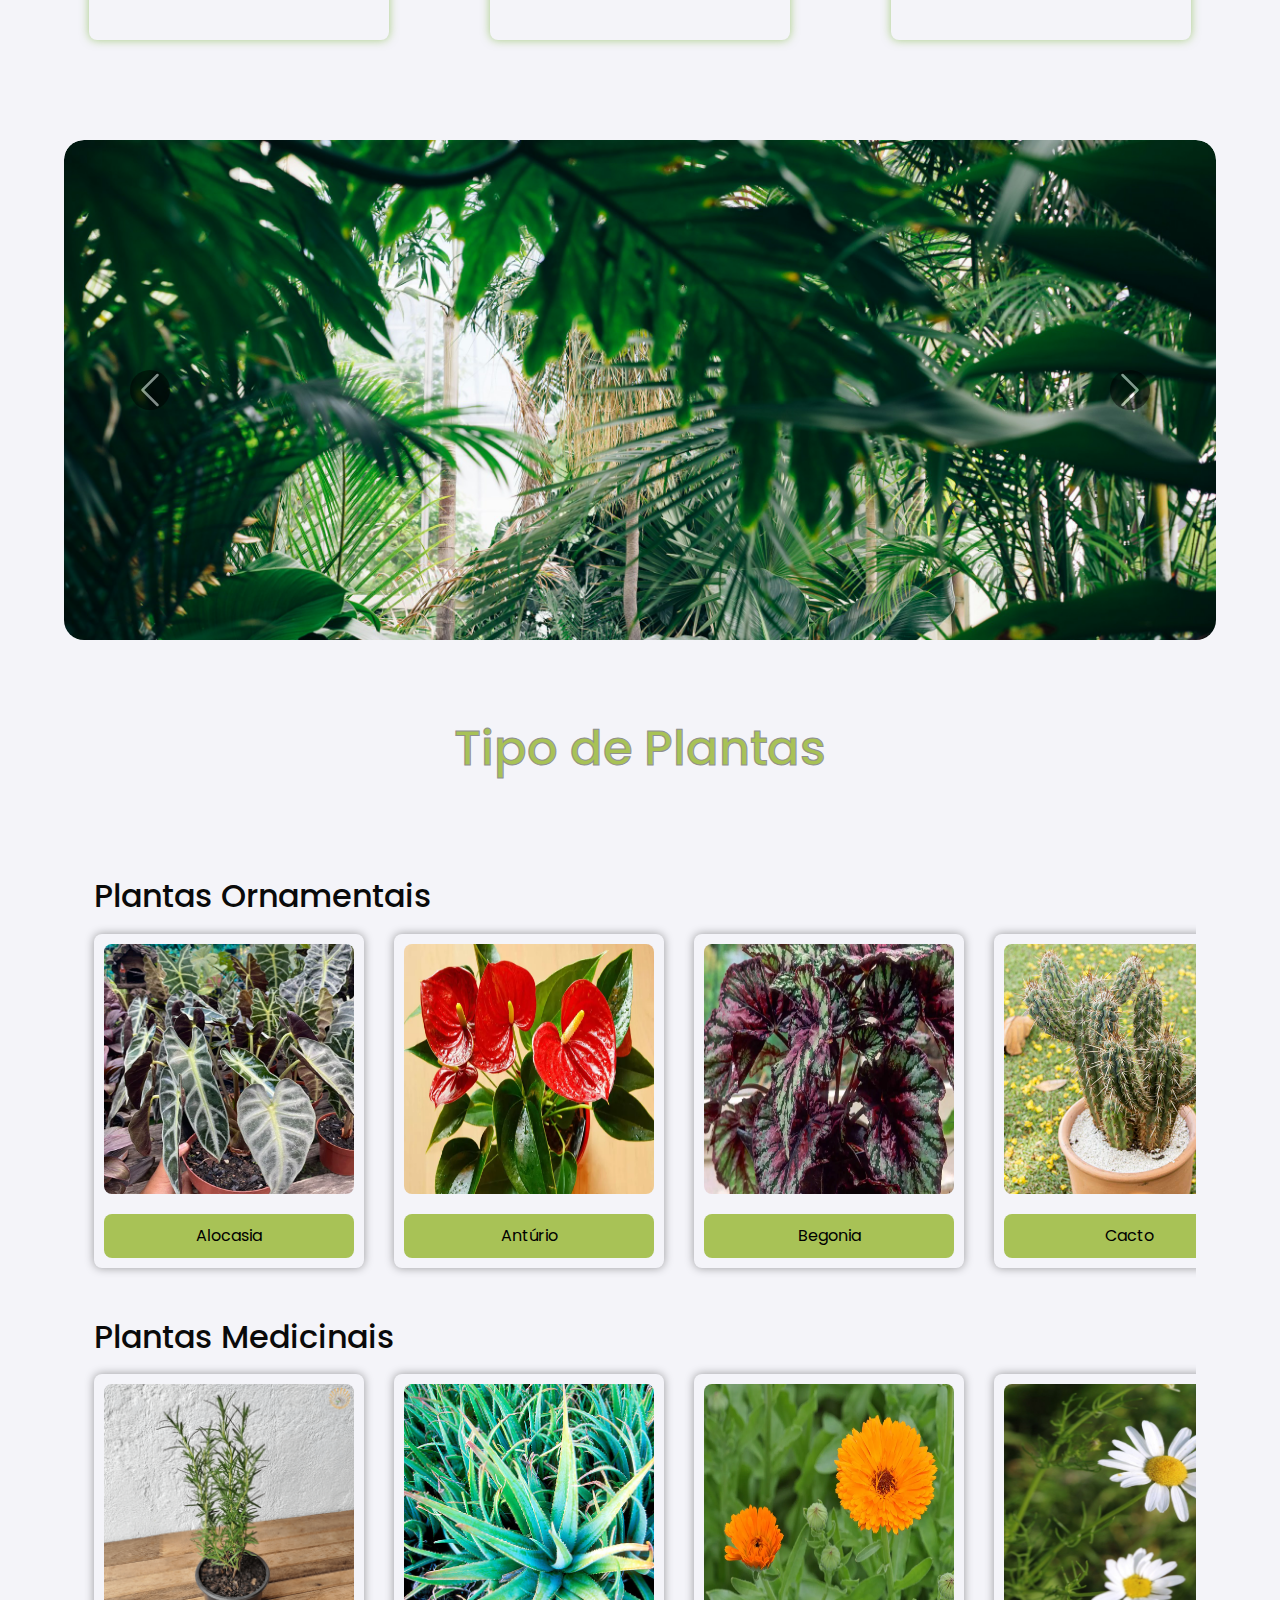
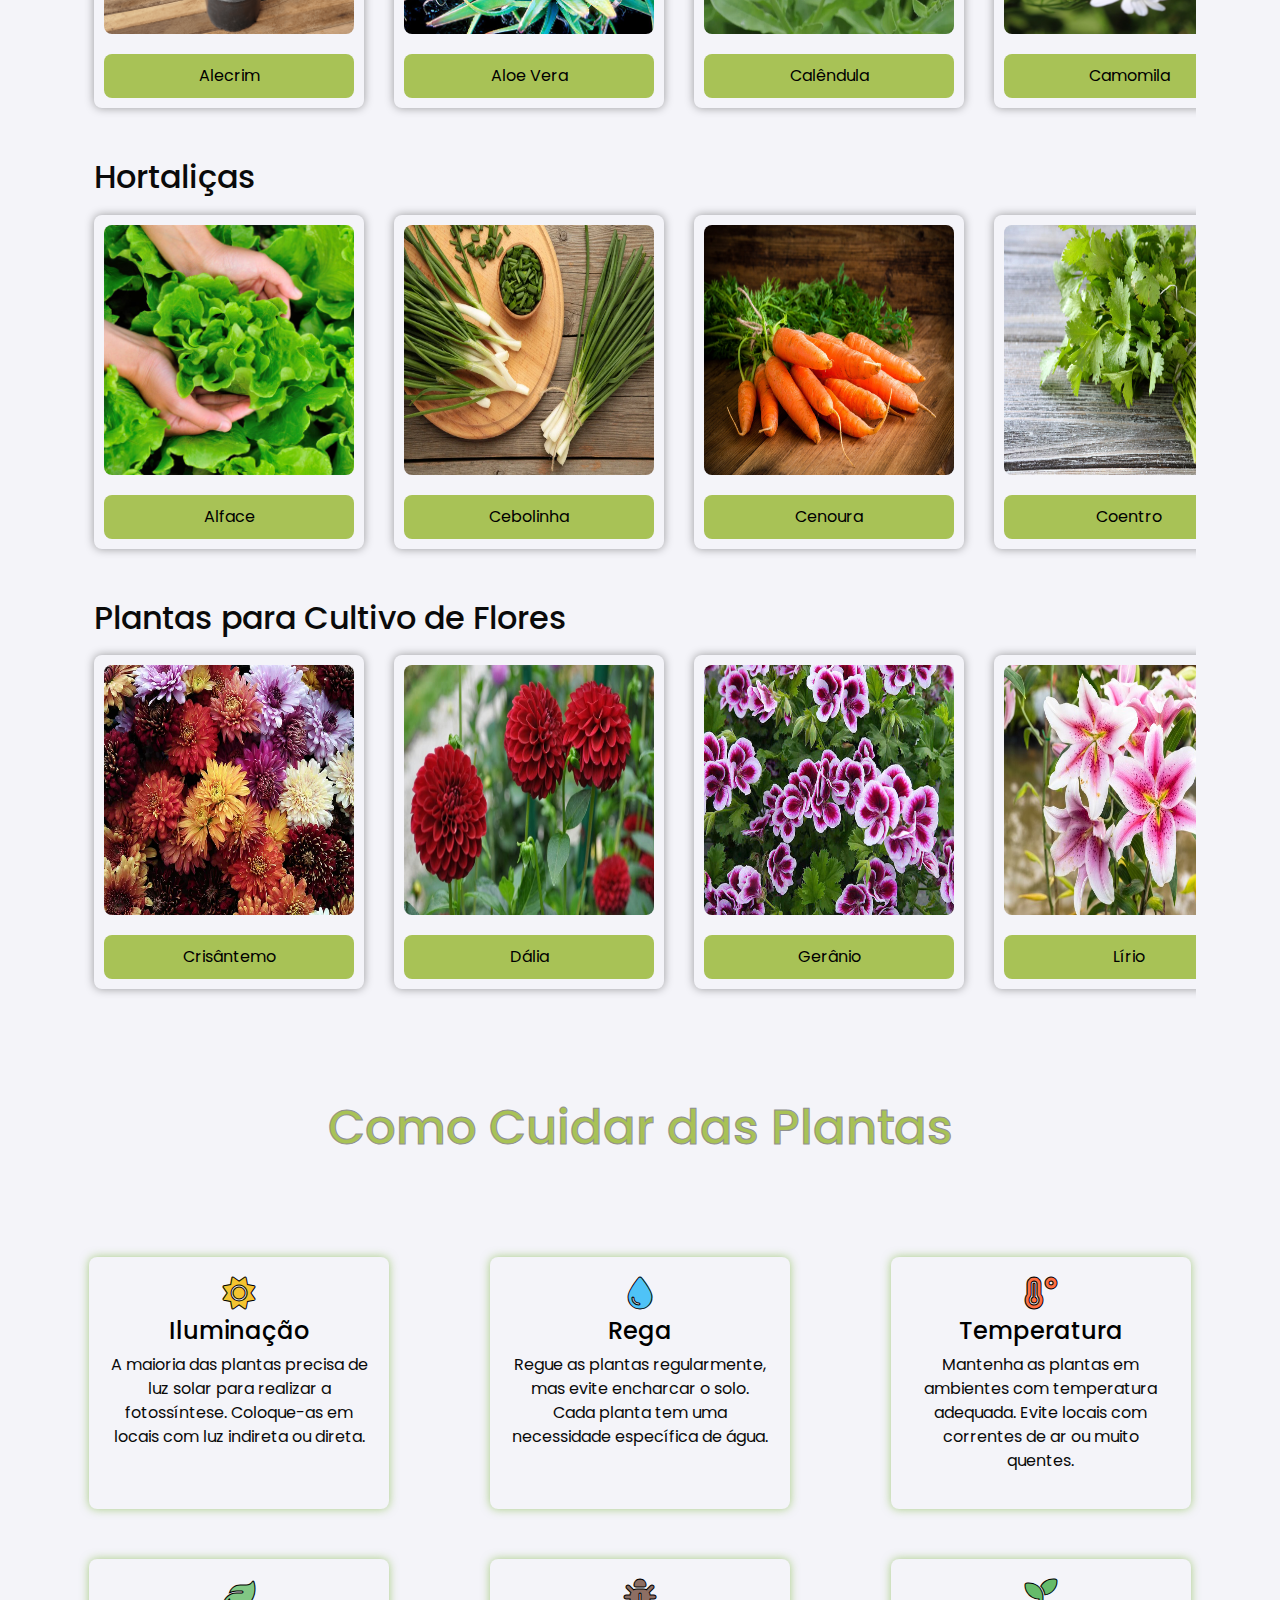
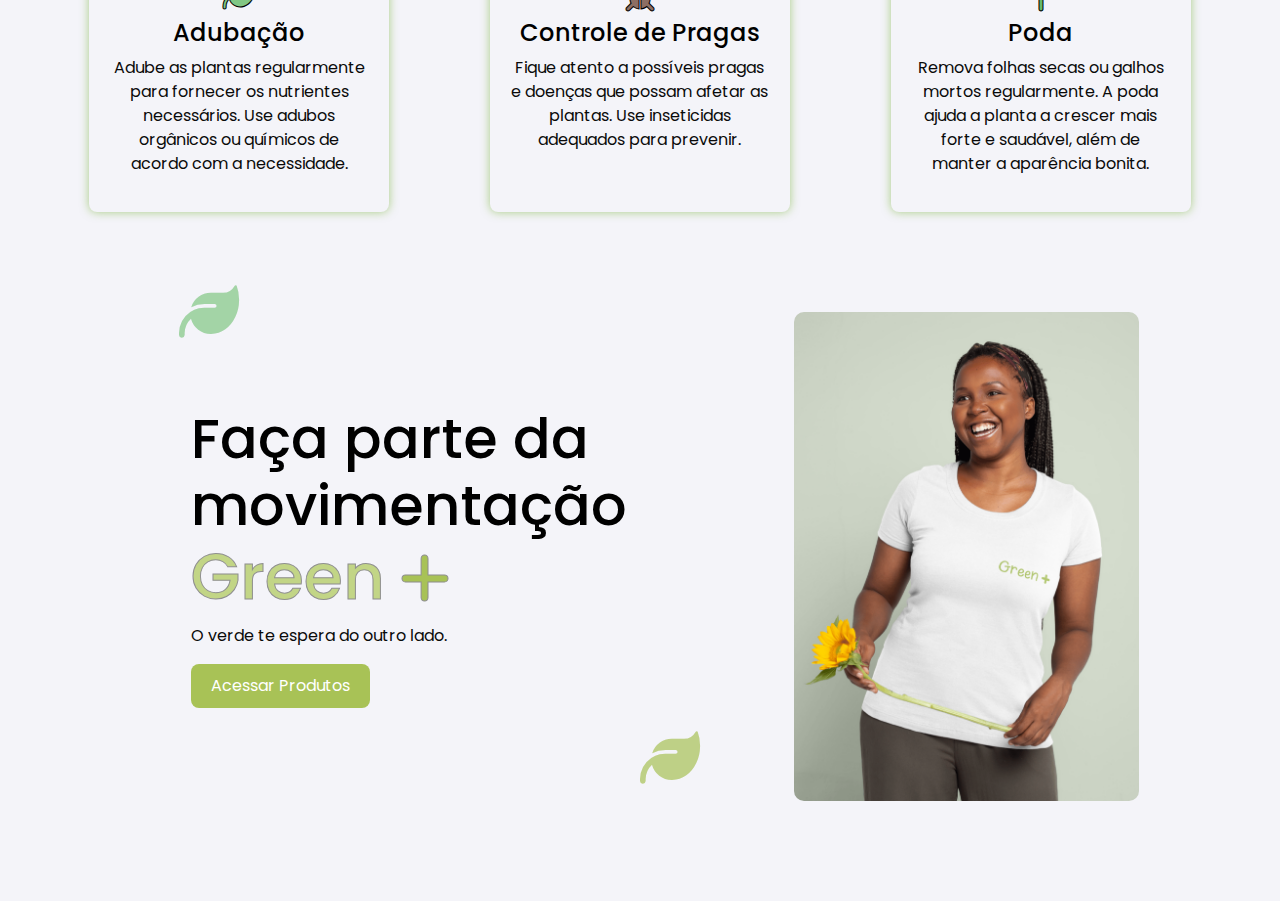
==== commit b9c0bf9d: "Implemetation" ====
--- a/index.html
+++ b/index.html
@@ -17,6 +17,9 @@
 
     <!--Link do CSS principal-->
     <link rel="stylesheet" href="css/main.css" />
+    
+    <!--Link do Media Query CSS-->
+    <link rel="stylesheet" href="css/mediaQuery.css" />
 
     <!--CDN Font Awesome-->
     <link
@@ -32,7 +35,7 @@
   <body>
     <!--HEADER-->
     <header>
-      <a class="logo" href="#">
+      <a class="logo" href="#inicio">
         <h1 class="nameGreen">Green</h1>
         <span class="fa-solid fa-plus"></span>
       </a>
@@ -40,13 +43,16 @@
       <nav class="nav-links-content">
         <ul class="nav-links">
           <li>
-            <a href="#">Inicio</a>
+            <a href="#beneficios">Benefícios</a>
           </li>
           <li>
-            <a href="#">Produtos</a>
+            <a href="#tipos">Tipos de Plantas</a>
           </li>
           <li>
-            <a href="#">Sobre Nós</a>
+            <a href="#comoCuidar">Como Cuidar</a>
+          </li>
+          <li>
+            <a href="#produtos">Produtos</a>
           </li>
         </ul>
       </nav>
@@ -54,7 +60,7 @@
 
     <!--MAIN-->
     <main>
-      <section class="ctaContent">
+      <section class="ctaContent" id="inicio">
         <div class="callToAction">
           <h2>
             Seja bem-vindo a
@@ -71,9 +77,9 @@
       </section>
 
       <!--BENEFÍCIOS DAS PLANTAS-->
-      <section class="benefits">
-        <h2 class="titleBenefits">Benefícios das Plantas</h2>
-        <div class="benefits-itens-content">
+      <section class="benefits" id="beneficios">
+        <h2 class="title">Benefícios das Plantas</h2>
+        <div class="itens-content">
           <div class="itens">
             <span class="fa-solid fa-leaf" id="icon-folha"></span>
             <h2>Purificação do Ar</h2>
@@ -179,7 +185,7 @@
       </section>
 
       <!--TIPOS DE PLANTAS-->
-      <section class="typePlants">
+      <section class="typePlants" id="tipos">
         <h1 class="title-type-plants">Tipo de Plantas</h1>
 
         <!--PLANTAS ORNAMENTAIS-->
@@ -505,9 +511,9 @@
       </section>
 
       <!--COMO CUIDAR DAS PLANTAS-->
-      <section class="care">
-        <h1 class="titleCare">Como Cuidar das Plantas</h1>
-        <div class="care-itens-content">
+      <section class="care" id="comoCuidar">
+        <h1 class="title">Como Cuidar das Plantas</h1>
+        <div class="itens-content">
           <div class="itens">
             <span class="fa-solid fa-sun" id="icon-sol"></span>
             <h2>Iluminação</h2>
@@ -549,14 +555,21 @@
             <h2>Controle de Pragas</h2>
             <p>
               Fique atento a possíveis pragas e doenças que possam afetar as
-              plantas. Use insetic
+              plantas. Use inseticidas adequados para prevenir.
+            </p>
+          </div>
+          <div class="itens">
+            <span class="fa-solid fa-seedling" id="icon-poda"></span>
+            <h2>Poda</h2>
+            <p>
+              Remova folhas secas ou galhos mortos regularmente. A poda ajuda a planta a crescer mais forte e saudável, além de manter a aparência bonita.
             </p>
           </div>
         </div>
       </section>
 
       <!--CTA PRODUTOS-->
-      <section class="ctaProdutos">
+      <section class="ctaProdutos" id="produtos">
         <!--FOLHAS FLUTUANTES-->
         <i class="fa-solid fa-leaf folha"></i>
         <i class="fa-solid fa-leaf folha2"></i>
@@ -581,5 +594,6 @@
     <footer></footer>
     <!--CDN Bootstrap JS-->
     <script src="https://cdn.jsdelivr.net/npm/bootstrap@5.3.3/dist/js/bootstrap.bundle.min.js"></script>
+    <script src="js/main.js"></script>
   </body>
 </html>
--- a/css/main.css
+++ b/css/main.css
@@ -3,6 +3,9 @@
 @font-face {
   font-family: "GreenMais";
   src: url(../fonts/OrdinaryNotesThin.otf);
+}
+html{
+  scroll-behavior: smooth;
 }
 * {
   margin: 0;
@@ -34,13 +37,19 @@
   margin: 0 auto;
   font-family: "Poppins", sans-serif;
   color: #0a0a0a;
+  padding: relative;
 }
 header {
+  background-color: #f4f4f9;
+  position: sticky;
+  top: 0;
+  left: 0;
   width: 100%;
   display: flex;
   align-items: center;
   justify-content: space-between;
-  height: 15vh;
+  height: 80px;
+  z-index: 3;
 }
 header .logo {
   display: flex;
@@ -61,6 +70,7 @@
 .nav-links-content {
   display: flex;
   align-items: center;
+  max-width: 70%;
 }
 .nav-links-content .nav-links {
   display: flex;
@@ -133,41 +143,43 @@
 
 /*Beneficios*/
 
-.benefits {
+.benefits,
+.care {
   width: 100%;
   margin-bottom: 100px;
 }
-.titleBenefits {
+.title {
   text-align: center;
   font-size: 3rem;
   color: #a8c256;
   -webkit-text-stroke: 1px #909090;
 }
-.benefits-itens-content {
+.itens-content {
   display: grid;
-  grid-template-rows: repeat(2, 1fr);
   grid-template-columns: repeat(3, 1fr);
+  grid-template-rows: auto;
   justify-items: center;
-  gap: 30px;
+  gap: 50px;
+
   margin-top: 100px;
 }
-.benefits-itens-content .itens {
+.itens-content .itens {
   text-align: center;
   max-width: 300px;
   border-radius: 8px;
   box-shadow: 0px 0px 10px 0px rgba(96, 165, 18, 0.514);
   padding: 20px;
 }
-.benefits-itens-content .itens .fa-solid {
+.itens-content .itens .fa-solid {
   font-size: 2rem;
   -webkit-text-stroke: 1px #000;
 }
-.benefits-itens-content .itens h2 {
+.itens-content .itens h2 {
   font-size: 1.5rem;
   margin-top: 5px;
   color: #000;
 }
-.benefits-itens-content .itens p {
+.itens-content .itens p {
   font-size: 1rem;
   color: #0a0a0a;
 }
@@ -317,7 +329,28 @@
   border-radius: 10px;
 }
 
-/*CUIDADOS*/
-.care{
-  display: none;
-}+/*CUIDADOS - CORES DOS ICONES*/
+#icon-sol {
+  color: #f4c430; /* amarelo sol */
+}
+
+#icon-agua {
+  color: #4fc3f7; /* azul água */
+}
+
+#icon-temperatura {
+  color: #ff7043; /* laranja queimado */
+}
+
+#icon-folha {
+  color: #81c784; /* verde folha */
+}
+
+#icon-praga {
+  color: #8d6e63; /* marrom/terra */
+}
+
+#icon-poda {
+  color: #66bb6a; /* verde mais forte */
+}
+/*----------------------------------------*/
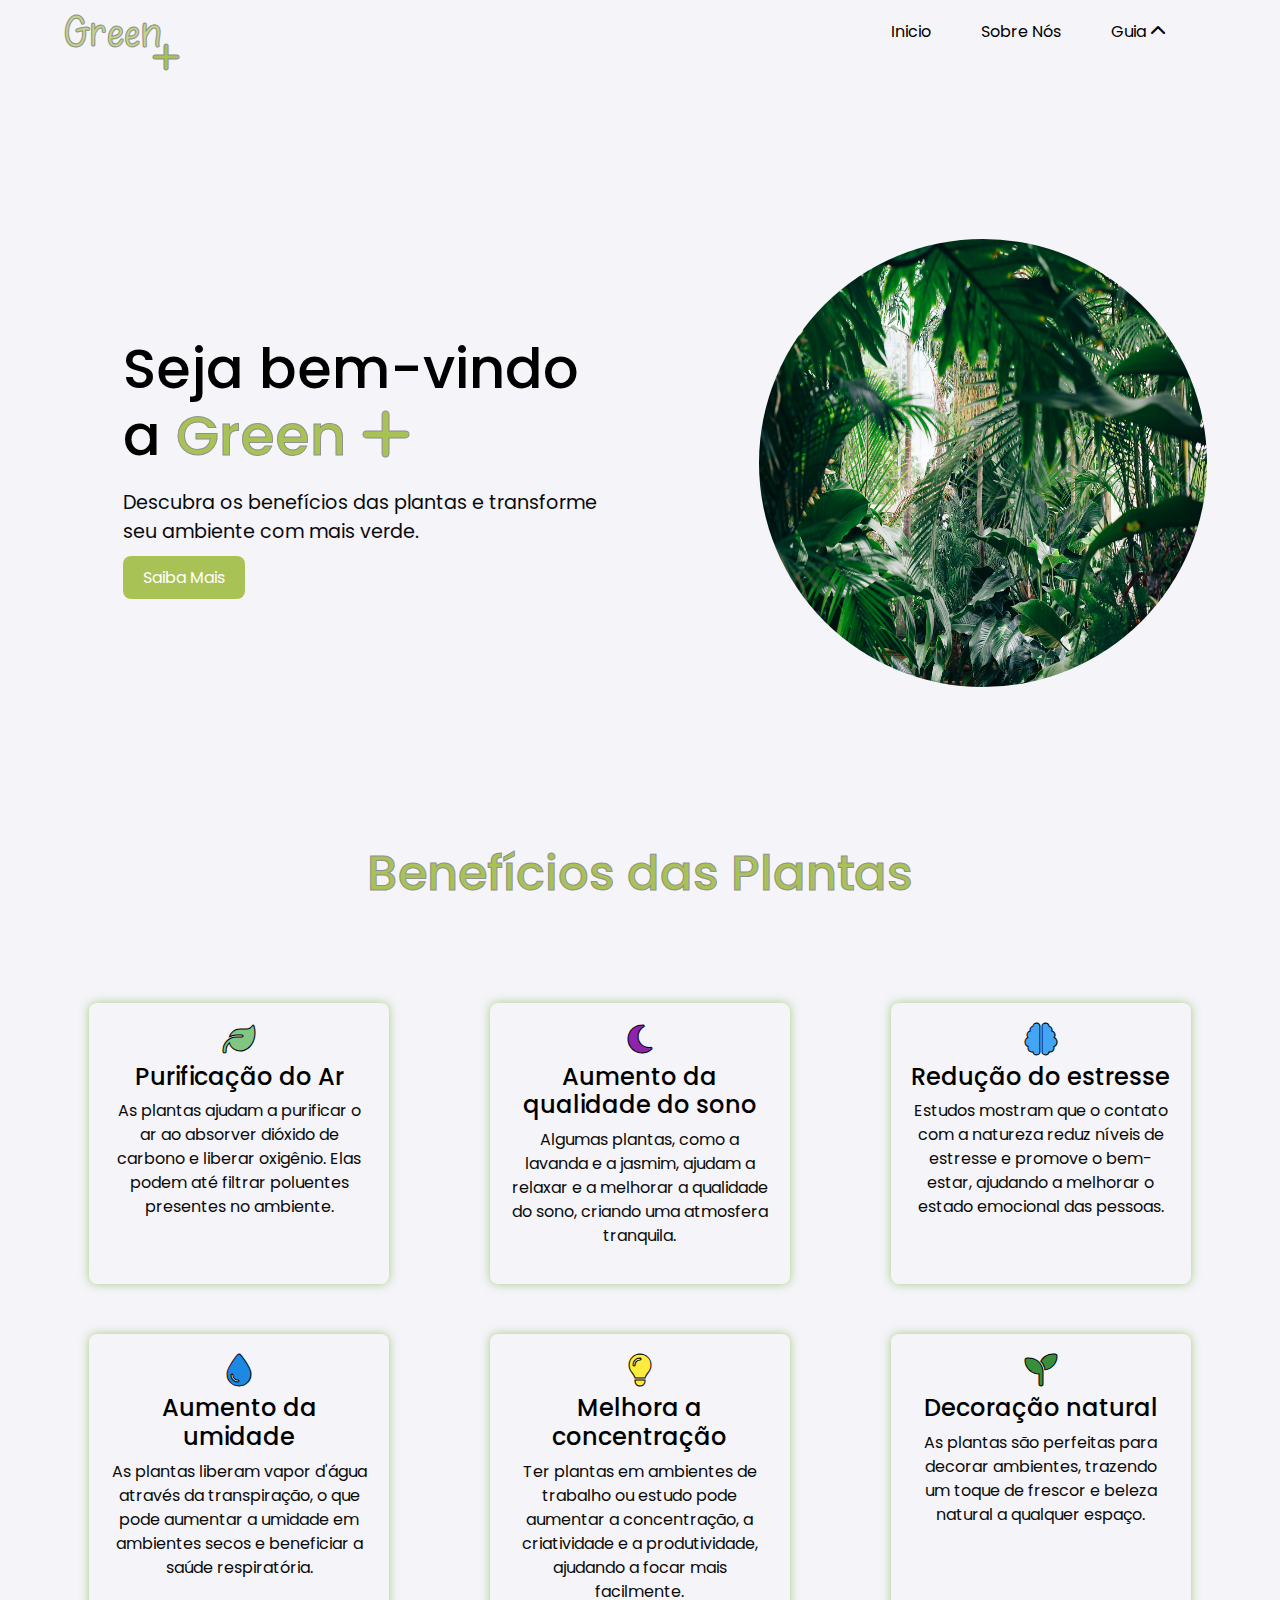
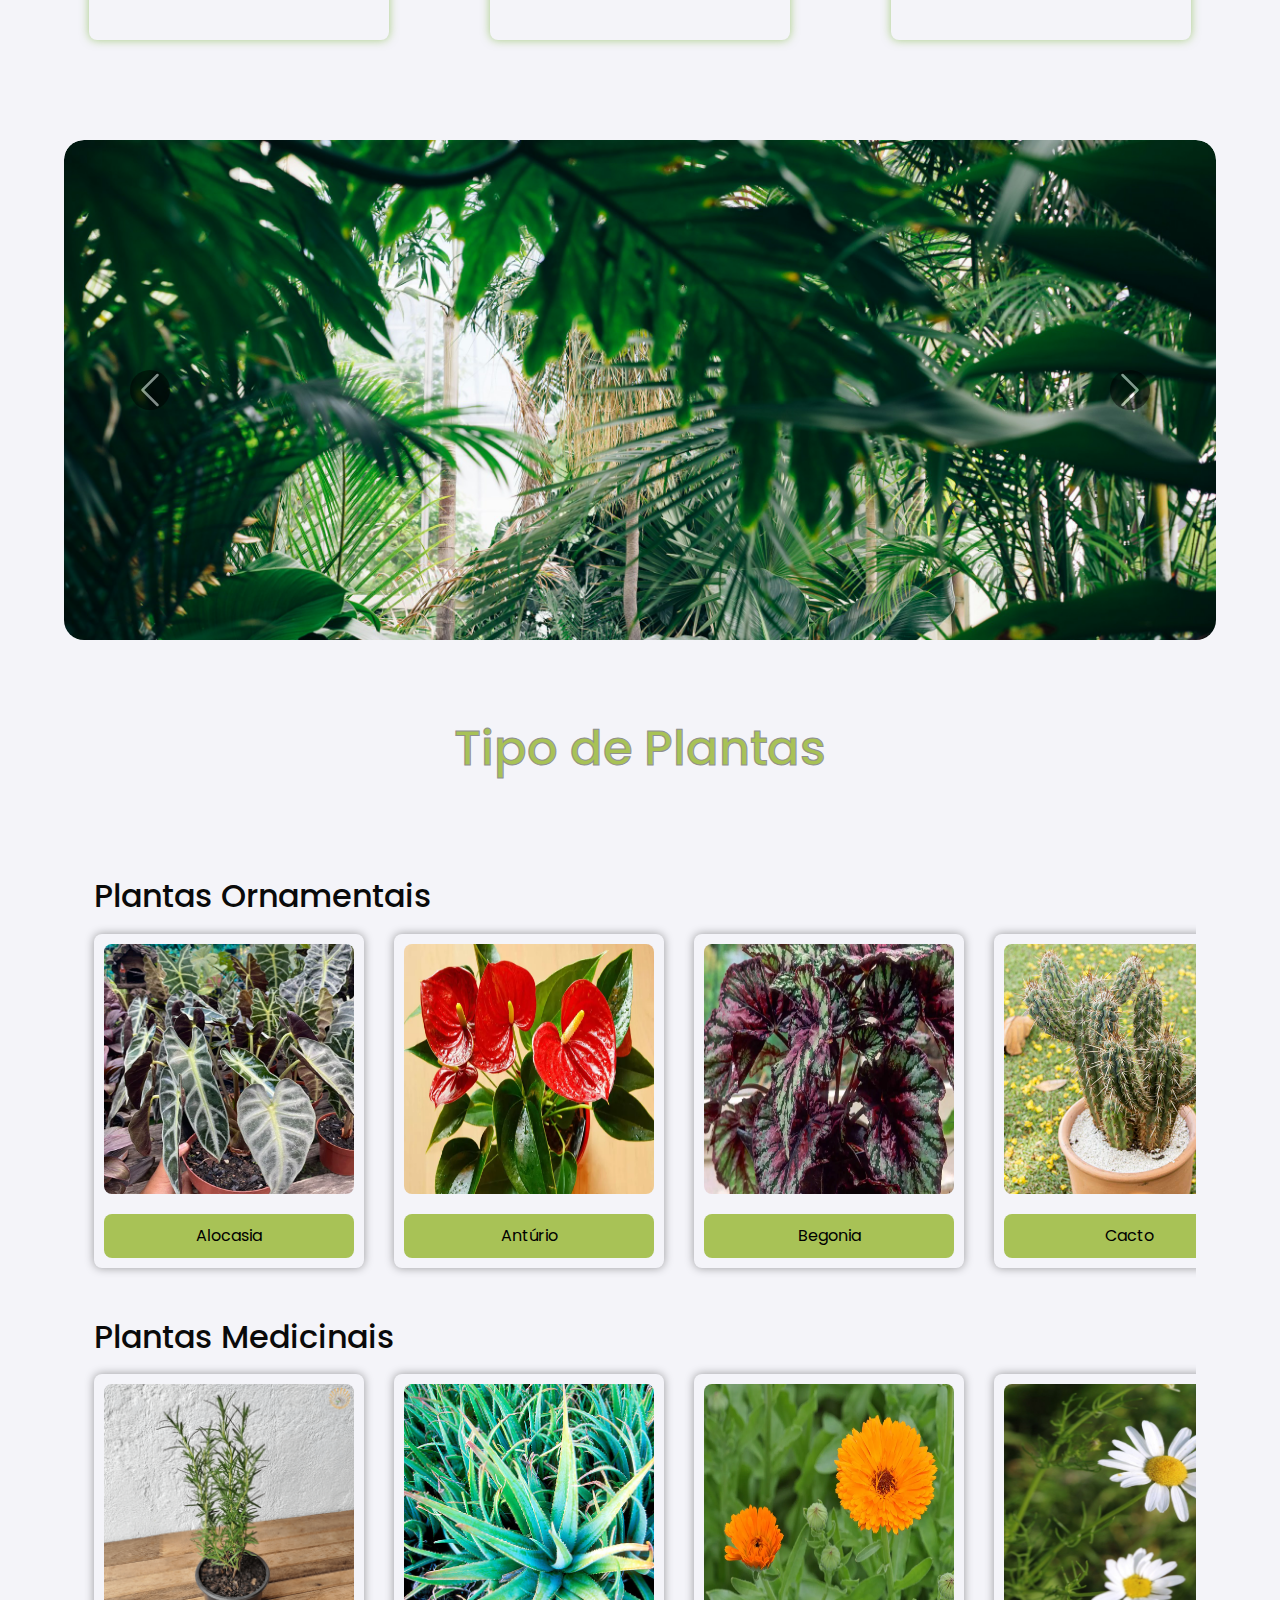
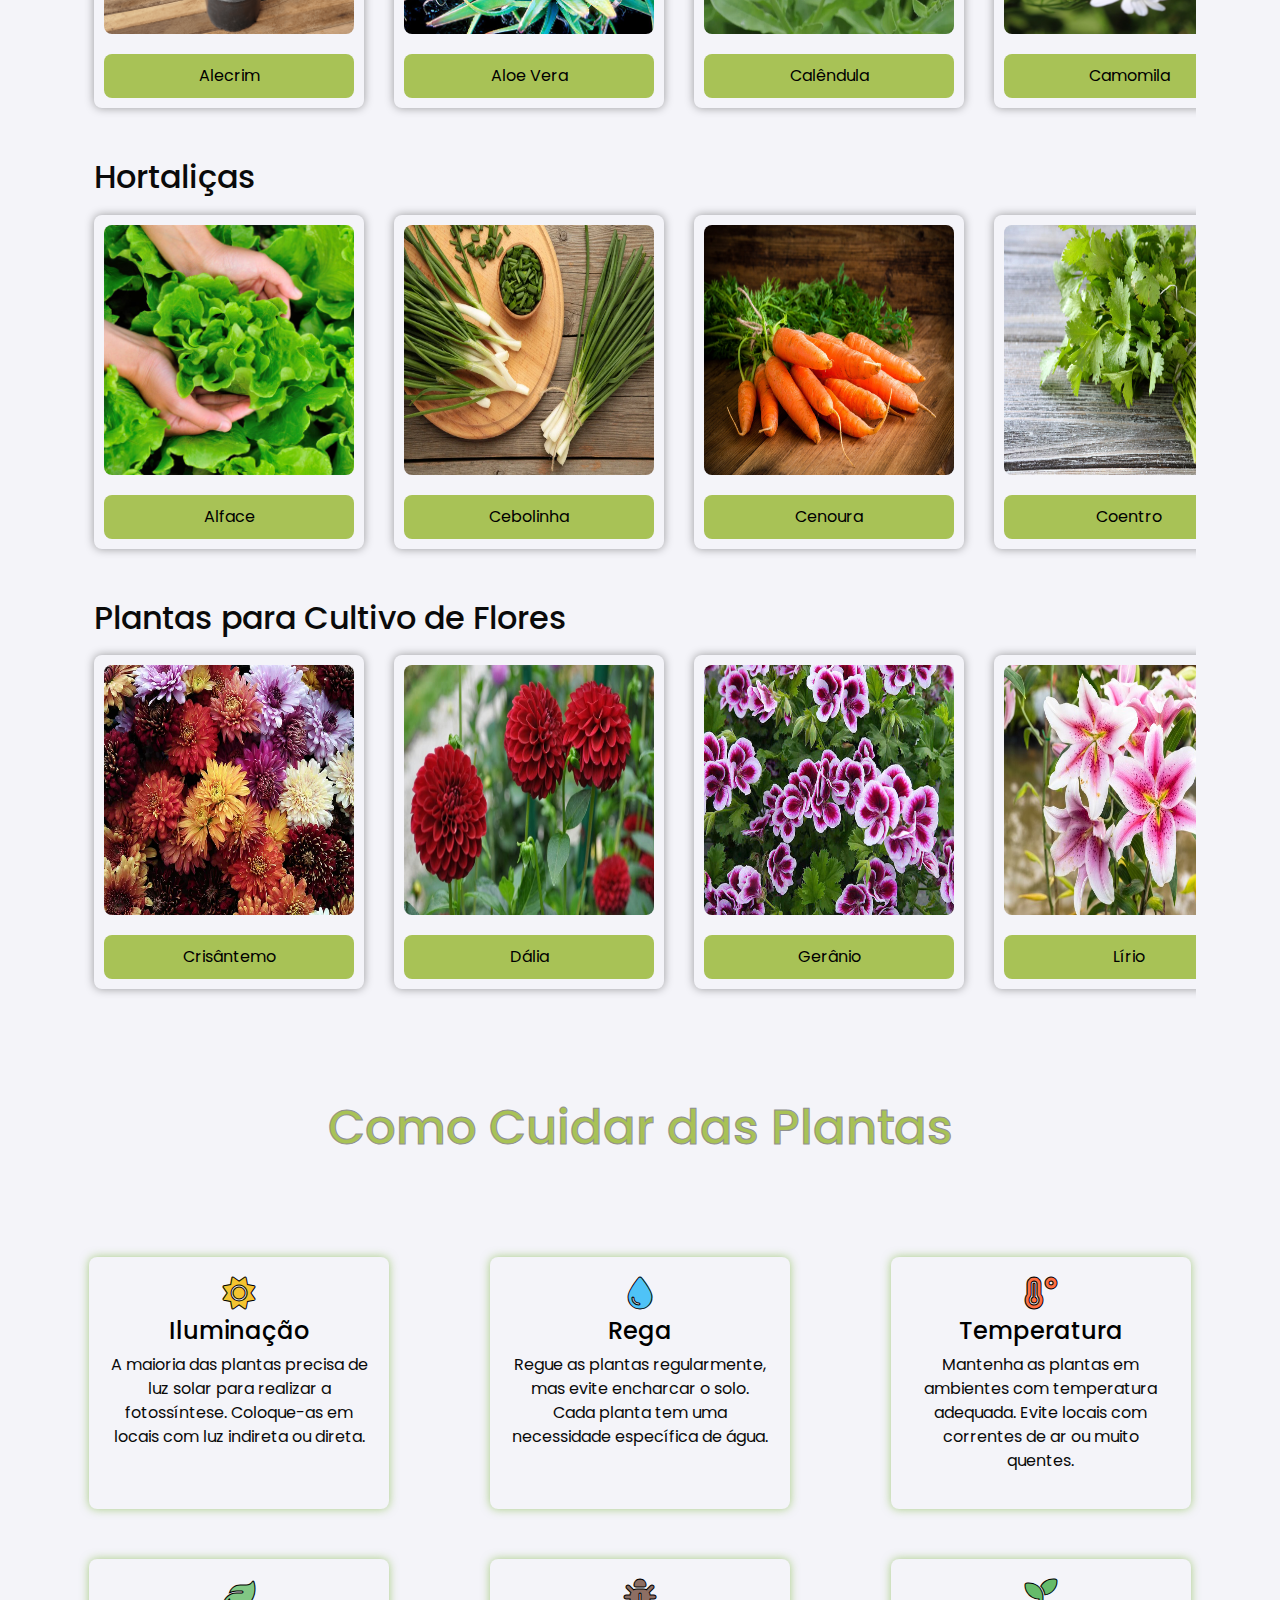
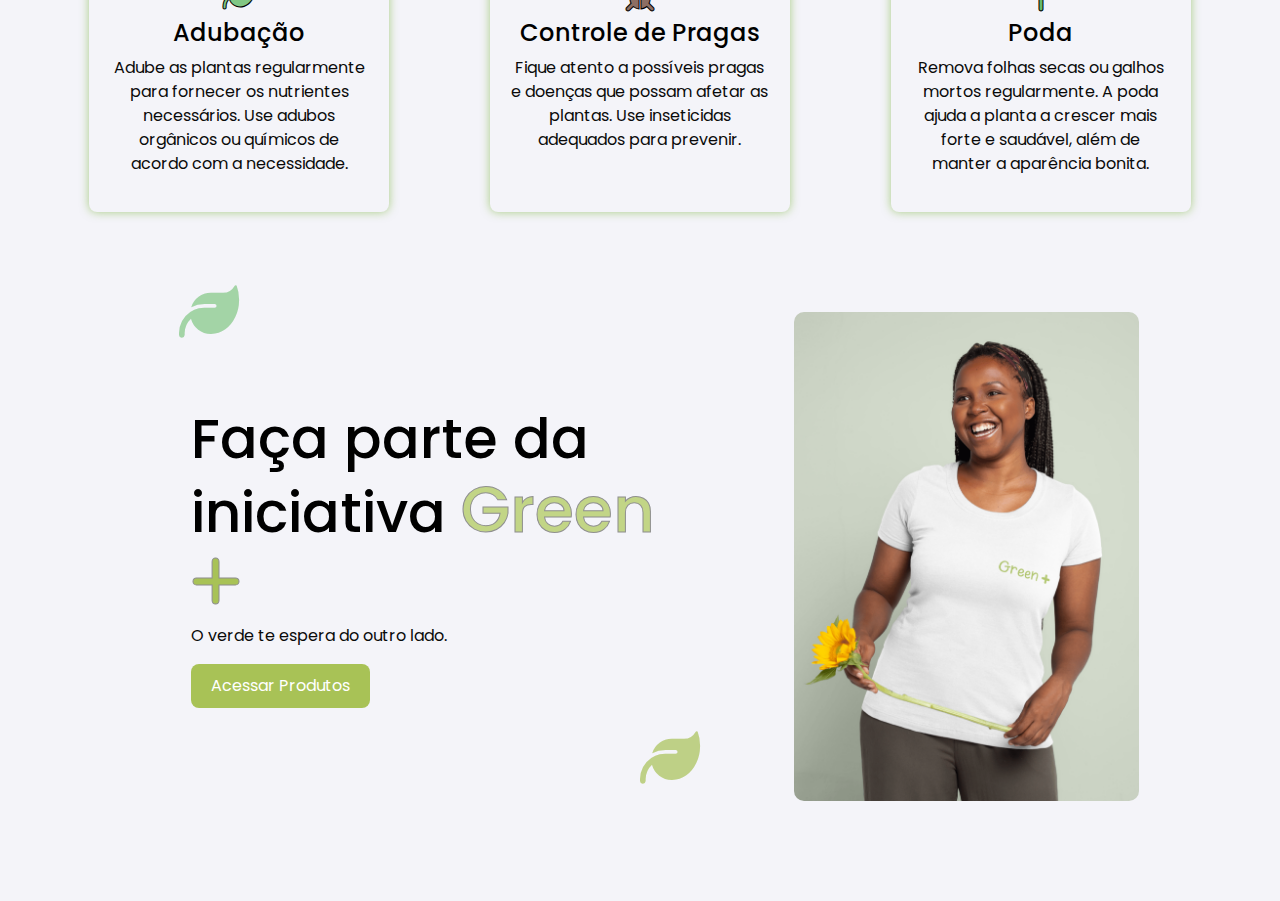
==== commit 6a291aac: "Update" ====
--- a/index.html
+++ b/index.html
@@ -16,10 +16,10 @@
     />
 
     <!--Link do CSS principal-->
-    <link rel="stylesheet" href="css/main.css" />
-    
+    <link rel="stylesheet" href="../css/main.css" />
+
     <!--Link do Media Query CSS-->
-    <link rel="stylesheet" href="css/mediaQuery.css" />
+    <link rel="stylesheet" href="../css/mediaQuery.css" />
 
     <!--CDN Font Awesome-->
     <link
@@ -35,7 +35,7 @@
   <body>
     <!--HEADER-->
     <header>
-      <a class="logo" href="#inicio">
+      <a class="logo" href="#">
         <h1 class="nameGreen">Green</h1>
         <span class="fa-solid fa-plus"></span>
       </a>
@@ -43,27 +43,41 @@
       <nav class="nav-links-content">
         <ul class="nav-links">
           <li>
-            <a href="#beneficios">Benefícios</a>
+            <a href="#">Inicio</a>
           </li>
           <li>
-            <a href="#tipos">Tipos de Plantas</a>
+            <a href="#">Sobre Nós</a>
+          </li>
+
+          <li id="openDropdown">
+            <a href="#"
+              >Guia
+              <span class="fa fa-chevron-up"></span>
+            </a>
+            <div class="dropdown">
+              <ul>
+                <li><a href="#beneficio">Benefícios das Plantas</a></li>
+                <li><a href="#tipoPlantas">Tipo de Pantas</a></li>
+                <li><a href="#comoCuidar">Como cuidar</a></li>
+                <li><a href="#produtos">Produtos</a></li>
+              </ul>
+            </div>
           </li>
           <li>
-            <a href="#comoCuidar">Como Cuidar</a>
-          </li>
-          <li>
-            <a href="#produtos">Produtos</a>
+            <a href="#"></a>
           </li>
         </ul>
       </nav>
+
+      
     </header>
 
     <!--MAIN-->
     <main>
-      <section class="ctaContent" id="inicio">
+      <section class="ctaContent">
         <div class="callToAction">
           <h2>
-            Seja bem-vindo a
+            <span class="p1">Seja bem-vindo a</span>
             <span class="greenText">Green</span>
             <span class="fa-solid fa-plus"></span>
           </h2>
@@ -73,11 +87,11 @@
           </p>
           <a href="#" class="btnCta">Saiba Mais</a>
         </div>
-        <img src="assets/images/planta1.jpg" alt="Imagem de planta" />
+        <img src="../assets/images/planta1.jpg" alt="Imagem de planta" />
       </section>
 
       <!--BENEFÍCIOS DAS PLANTAS-->
-      <section class="benefits" id="beneficios">
+      <section class="benefits" id="beneficio">
         <h2 class="title">Benefícios das Plantas</h2>
         <div class="itens-content">
           <div class="itens">
@@ -144,21 +158,21 @@
         <div class="carousel-inner">
           <div class="carousel-item active">
             <img
-              src="assets/images/planta1.jpg"
+              src="../assets/images/planta1.jpg"
               class="d-block w-100"
               alt="Plantas"
             />
           </div>
           <div class="carousel-item">
             <img
-              src="assets/images/campoFlores1.jpg"
+              src="../assets/images/campoFlores1.jpg"
               class="d-block w-100"
               alt="Campo de Flores"
             />
           </div>
           <div class="carousel-item">
             <img
-              src="assets/images/planta2.jpg"
+              src="../assets/images/planta2.jpg"
               class="d-block w-100"
               alt="Plantas"
             />
@@ -185,7 +199,7 @@
       </section>
 
       <!--TIPOS DE PLANTAS-->
-      <section class="typePlants" id="tipos">
+      <section class="typePlants" id="tipoPlantas">
         <h1 class="title-type-plants">Tipo de Plantas</h1>
 
         <!--PLANTAS ORNAMENTAIS-->
@@ -195,70 +209,70 @@
             <!--CARDS PLANTAS-->
             <div class="cardPlant">
               <img
-                src="assets/images/plantasOrnamentais/ornamental-alocasia.webp"
+                src="../assets/images/plantasOrnamentais/ornamental-alocasia.webp"
                 alt="Planta Alocasia"
               />
               <button class="btn-modal-plants">Alocasia</button>
             </div>
             <div class="cardPlant">
               <img
-                src="assets/images/plantasOrnamentais/ornamental-anturio.webp"
+                src="../assets/images/plantasOrnamentais/ornamental-anturio.webp"
                 alt="Planta Antúrio"
               />
               <button class="btn-modal-plants">Antúrio</button>
             </div>
             <div class="cardPlant">
               <img
-                src="assets/images/plantasOrnamentais/ornamental-begonia.webp"
+                src="../assets/images/plantasOrnamentais/ornamental-begonia.webp"
                 alt="Planta Begonia"
               />
               <button class="btn-modal-plants">Begonia</button>
             </div>
             <div class="cardPlant">
               <img
-                src="assets/images/plantasOrnamentais/ornamental-cacto.webp"
+                src="../assets/images/plantasOrnamentais/ornamental-cacto.webp"
                 alt="Planta Cacto"
               />
               <button class="btn-modal-plants">Cacto</button>
             </div>
             <div class="cardPlant">
               <img
-                src="assets/images/plantasOrnamentais/ornamental-calateia.webp"
+                src="../assets/images/plantasOrnamentais/ornamental-calateia.webp"
                 alt="Planta Calateia"
               />
               <button class="btn-modal-plants">Calateia</button>
             </div>
             <div class="cardPlant">
               <img
-                src="assets/images/plantasOrnamentais/ornamental-dracena.jpg"
+                src="../assets/images/plantasOrnamentais/ornamental-dracena.jpg"
                 alt="Planta Dracena"
               />
               <button class="btn-modal-plants">Dracena</button>
             </div>
             <div class="cardPlant">
               <img
-                src="assets/images/plantasOrnamentais/ornamental-ficus.jpg"
+                src="../assets/images/plantasOrnamentais/ornamental-ficus.jpg"
                 alt="Planta Ficus"
               />
               <button class="btn-modal-plants">Ficus</button>
             </div>
             <div class="cardPlant">
               <img
-                src="assets/images/plantasOrnamentais/ornamental-lirio-da-paz.webp"
+                src="../assets/images/plantasOrnamentais/ornamental-lirio-da-paz.webp"
                 alt="Planta Lírio da Paz"
               />
               <button class="btn-modal-plants">Lírio da Paz</button>
             </div>
             <div class="cardPlant">
               <img
-                src="assets/images/plantasOrnamentais/ornamental-palmeira.webp"
+                src="../assets/images/plantasOrnamentais/ornamental-palmeira.webp"
                 alt="Planta Palmeira"
               />
               <button class="btn-modal-plants">Palmeira</button>
             </div>
             <div class="cardPlant">
               <img
-                src="assets/images/plantasOrnamentais/ornamental-samambaia.webp"
+                src="../assets/images/plantasOrnamentais/ornamental-samambaia.webp"
                 alt="Planta Samambaia"
               />
               <button class="btn-modal-plants">Samanbaia</button>
@@ -273,7 +287,7 @@
             <!--CARDS PLANTAS-->
             <div class="cardPlant">
               <img
-                src="assets/images/PlantasMedicinais/medicinal-alecrim.png"
+                src="../assets/images/PlantasMedicinais/medicinal-alecrim.png"
                 alt="Planta Alecrim"
               />
               <button class="btn-modal-plants">Alecrim</button>
@@ -281,63 +295,63 @@
 
             <div class="cardPlant">
               <img
-                src="assets/images/PlantasMedicinais/medicinal-aloe-vera.jpg"
+                src="../assets/images/PlantasMedicinais/medicinal-aloe-vera.jpg"
                 alt="Planta Aloe Vera"
               />
               <button class="btn-modal-plants">Aloe Vera</button>
             </div>
             <div class="cardPlant">
               <img
-                src="assets/images/PlantasMedicinais/medicinal-calendula.webp"
+                src="../assets/images/PlantasMedicinais/medicinal-calendula.webp"
                 alt="Planta Calêndula"
               />
               <button class="btn-modal-plants">Calêndula</button>
             </div>
             <div class="cardPlant">
               <img
-                src="assets/images/PlantasMedicinais/medicinal-camomila.jpg"
+                src="../assets/images/PlantasMedicinais/medicinal-camomila.jpg"
                 alt="Planta Camomila"
               />
               <button class="btn-modal-plants">Camomila</button>
             </div>
             <div class="cardPlant">
               <img
-                src="assets/images/PlantasMedicinais/medicinal-erva-cidreira.jpg"
+                src="../assets/images/PlantasMedicinais/medicinal-erva-cidreira.jpg"
                 alt="Planta Erva-cidreira"
               />
               <button class="btn-modal-plants">Erva-cidreira</button>
             </div>
             <div class="cardPlant">
               <img
-                src="assets/images/PlantasMedicinais/medicinal-gengibre.webp"
+                src="../assets/images/PlantasMedicinais/medicinal-gengibre.webp"
                 alt="Planta Gengibre"
               />
               <button class="btn-modal-plants">Gengibre</button>
             </div>
             <div class="cardPlant">
               <img
-                src="assets/images/PlantasMedicinais/medicinal-hortela.webp"
+                src="../assets/images/PlantasMedicinais/medicinal-hortela.webp"
                 alt="Planta Hortelã"
               />
               <button class="btn-modal-plants">Hortelã</button>
             </div>
             <div class="cardPlant">
               <img
-                src="assets/images/PlantasMedicinais/medicinal-lavanda.webp"
+                src="../assets/images/PlantasMedicinais/medicinal-lavanda.webp"
                 alt="Planta Lavanda"
               />
               <button class="btn-modal-plants">Lavanda</button>
             </div>
             <div class="cardPlant">
               <img
-                src="assets/images/PlantasMedicinais/medicinal-manjericao.webp"
+                src="../assets/images/PlantasMedicinais/medicinal-manjericao.webp"
                 alt="Planta Manjericão"
               />
               <button class="btn-modal-plants">Manjericão</button>
             </div>
             <div class="cardPlant">
               <img
-                src="assets/images/PlantasMedicinais/medicinal-salvia.webp"
+                src="../assets/images/PlantasMedicinais/medicinal-salvia.webp"
                 alt="Planta Sálvia"
               />
               <button class="btn-modal-plants">Sálvia</button>
@@ -355,70 +369,70 @@
 
             <div class="cardPlant">
               <img
-                src="assets/images/plantasHortalicas/hortas-alface.jpg"
+                src="../assets/images/plantasHortalicas/hortas-alface.jpg"
                 alt="Planta Alface"
               />
               <button class="btn-modal-plants">Alface</button>
             </div>
             <div class="cardPlant">
               <img
-                src="assets/images/plantasHortalicas/hortas-cebolinha.webp"
+                src="../assets/images/plantasHortalicas/hortas-cebolinha.webp"
                 alt="Planta Cebolinha"
               />
               <button class="btn-modal-plants">Cebolinha</button>
             </div>
             <div class="cardPlant">
               <img
-                src="assets/images/plantasHortalicas/hortas-cenoura.jpg"
+                src="../assets/images/plantasHortalicas/hortas-cenoura.jpg"
                 alt="Planta Cenoura"
               />
               <button class="btn-modal-plants">Cenoura</button>
             </div>
             <div class="cardPlant">
               <img
-                src="assets/images/plantasHortalicas/hortas-coentro.jpg"
+                src="../assets/images/plantasHortalicas/hortas-coentro.jpg"
                 alt="Planta Coentro"
               />
               <button class="btn-modal-plants">Coentro</button>
             </div>
             <div class="cardPlant">
               <img
-                src="assets/images/plantasHortalicas/hortas-espinafre.jpg"
+                src="../assets/images/plantasHortalicas/hortas-espinafre.jpg"
                 alt="Planta Espinafre"
               />
               <button class="btn-modal-plants">Espinafre</button>
             </div>
             <div class="cardPlant">
               <img
-                src="assets/images/plantasHortalicas/hortas-pepino.jpg"
+                src="../assets/images/plantasHortalicas/hortas-pepino.jpg"
                 alt="Planta Pepino"
               />
               <button class="btn-modal-plants">Pepino</button>
             </div>
             <div class="cardPlant">
               <img
-                src="assets/images/plantasHortalicas/hortas-pimentao.jpg"
+                src="../assets/images/plantasHortalicas/hortas-pimentao.jpg"
                 alt="Planta Pimentão"
               />
               <button class="btn-modal-plants">Pepino</button>
             </div>
             <div class="cardPlant">
               <img
-                src="assets/images/plantasHortalicas/hortas-rucula.jpg"
+                src="../assets/images/plantasHortalicas/hortas-rucula.jpg"
                 alt="Planta Rúcula"
               />
               <button class="btn-modal-plants">Rúcula</button>
             </div>
             <div class="cardPlant">
               <img
-                src="assets/images/plantasHortalicas/hortas-salsa.webp"
+                src="../assets/images/plantasHortalicas/hortas-salsa.webp"
                 alt="Planta Salsa"
               />
               <button class="btn-modal-plants">Salsa</button>
             </div>
             <div class="cardPlant">
               <img
-                src="assets/images/plantasHortalicas/hortas-tomate.jpg"
+                src="../assets/images/plantasHortalicas/hortas-tomate.jpg"
                 alt="Planta Tomate"
               />
               <button class="btn-modal-plants">Tomate</button>
@@ -436,70 +450,70 @@
 
             <div class="cardPlant">
               <img
-                src="assets/images/flores/flores-crisantemo.webp"
+                src="../assets/images/flores/flores-crisantemo.webp"
                 alt="Planta Crisântemo"
               />
               <button class="btn-modal-plants">Crisântemo</button>
             </div>
             <div class="cardPlant">
               <img
-                src="assets/images/flores/flores-dalia.jpg"
+                src="../assets/images/flores/flores-dalia.jpg"
                 alt="Planta Dália"
               />
               <button class="btn-modal-plants">Dália</button>
             </div>
             <div class="cardPlant">
               <img
-                src="assets/images/flores/flores-geranio.jpg"
+                src="../assets/images/flores/flores-geranio.jpg"
                 alt="Planta Gerânio"
               />
               <button class="btn-modal-plants">Gerânio</button>
             </div>
             <div class="cardPlant">
               <img
-                src="assets/images/flores/flores-lirio.jpg"
+                src="../assets/images/flores/flores-lirio.jpg"
                 alt="Planta Lírio"
               />
               <button class="btn-modal-plants">Lírio</button>
             </div>
             <div class="cardPlant">
               <img
-                src="assets/images/flores/flores-margarida.jpg"
+                src="../assets/images/flores/flores-margarida.jpg"
                 alt="Planta Margarida"
               />
               <button class="btn-modal-plants">Margarida</button>
             </div>
             <div class="cardPlant">
               <img
-                src="assets/images/flores/flores-orquidea.png"
+                src="../assets/images/flores/flores-orquidea.png"
                 alt="Planta Orquídea"
               />
               <button class="btn-modal-plants">Orquídea</button>
             </div>
             <div class="cardPlant">
               <img
-                src="assets/images/flores/flores-petunia.jpg"
+                src="../assets/images/flores/flores-petunia.jpg"
                 alt="Planta Petúnia"
               />
               <button class="btn-modal-plants">Petúnia</button>
             </div>
             <div class="cardPlant">
               <img
-                src="assets/images/flores/flores-rosa.webp"
+                src="../assets/images/flores/flores-rosa.webp"
                 alt="Planta Rosa"
               />
               <button class="btn-modal-plants">Rosa</button>
             </div>
             <div class="cardPlant">
               <img
-                src="assets/images/flores/flores-tulipa.webp"
+                src="../assets/images/flores/flores-tulipa.webp"
                 alt="Planta Tulipa"
               />
               <button class="btn-modal-plants">Tulipa</button>
             </div>
             <div class="cardPlant">
               <img
-                src="assets/images/flores/flores-violeta.webp"
+                src="../assets/images/flores/flores-violeta.webp"
                 alt="Planta Violeta"
               />
               <button class="btn-modal-plants">Violeta</button>
@@ -562,7 +576,9 @@
             <span class="fa-solid fa-seedling" id="icon-poda"></span>
             <h2>Poda</h2>
             <p>
-              Remova folhas secas ou galhos mortos regularmente. A poda ajuda a planta a crescer mais forte e saudável, além de manter a aparência bonita.
+              Remova folhas secas ou galhos mortos regularmente. A poda ajuda a
+              planta a crescer mais forte e saudável, além de manter a aparência
+              bonita.
             </p>
           </div>
         </div>
@@ -576,7 +592,7 @@
         <!---------------------->
         <div class="iniciative">
           <h1>
-            Faça parte da movimentação
+            Faça parte da iniciativa
             <span class="nameGreen">Green</span>
             <span class="fa-solid fa-plus"></span>
           </h1>
@@ -584,7 +600,7 @@
           <button>Acessar Produtos</button>
         </div>
         <img
-          src="assets/images/produtos/camisa-green-mais.png"
+          src="../assets/images/produtos/camisa-green-mais.png"
           alt="Camisa Green+"
         />
       </section>
--- a/css/main.css
+++ b/css/main.css
@@ -4,7 +4,7 @@
   font-family: "GreenMais";
   src: url(../fonts/OrdinaryNotesThin.otf);
 }
-html{
+html {
   scroll-behavior: smooth;
 }
 * {
@@ -93,6 +93,38 @@
   color: #a8c256;
 }
 
+#openDropdown {
+  position: relative;
+}
+
+.dropdown {
+  display: none;
+  position: absolute;
+  padding: 10px;
+  left: -40px;
+  box-shadow: 0px 0px 10px 0px rgba(0, 0, 0, 0.379);
+  border-radius: 10px;
+  background-color: #fff;
+  width: 190px;
+  z-index: 1;
+}
+.dropdown ul {
+  padding: 0px;
+}
+.dropdown ul li {
+  padding: 5px 0px;
+}
+.dropdown ul li a {
+  color: #000;
+  font-size: 0.9rem;
+  display: block;
+}
+
+#openDropdown:hover .dropdown {
+  transition: all 1s;
+  display: block;
+}
+
 /*Main*/
 
 .ctaContent {
@@ -101,9 +133,10 @@
   justify-content: space-evenly;
   height: 85vh;
   gap: 100px;
+  width: 100%;
 }
 .ctaContent .callToAction {
-  max-width: 50%;
+  width: 50%;
   padding: 50px;
 }
 .ctaContent .callToAction h2 {
@@ -137,8 +170,8 @@
 
 .ctaContent img {
   border-radius: 50%;
-  width: 450px;
-  height: 450px;
+  width: 28rem;
+  height: 28rem;
 }
 
 /*Beneficios*/
--- a/css/mediaQuery.css
+++ b/css/mediaQuery.css
@@ -0,0 +1,51 @@
+@media (max-width: 992px) {
+  .ctaContent {
+    flex-direction: column;
+    text-align: center;
+  }
+
+  .ctaContent .callToAction {
+    width: 80%;
+    margin: auto;
+  }
+  .ctaContent .callToAction h2 .greenText {
+    font-size: 8rem;
+  }
+  .ctaContent img {
+    display: none;
+  }
+  .ctaProdutos {
+    justify-content: space-between;
+  }
+  .ctaProdutos .iniciative h1 {
+    font-size: 2.5rem;
+    width: 150%;
+  }
+}
+
+@media (max-width: 768px) {
+  body {
+    width: 95%;
+  }
+  .ctaContent {
+    width: 100%;
+    border: 1px solid;
+    height: 60vh;
+    align-items: center;
+  }
+  .ctaContent .callToAction{
+    width: 100%;
+  }
+
+  .ctaContent .callToAction h2 .p1 {
+    display: none;
+    font-size: 1.25rem;
+  }
+  .ctaContent .callToAction h2 .greenText, .fa-plus {
+    font-size: 5rem;
+  }
+  .itens-content {
+    grid-template-columns: 1fr;
+    grid-template-rows: auto;
+  }
+}
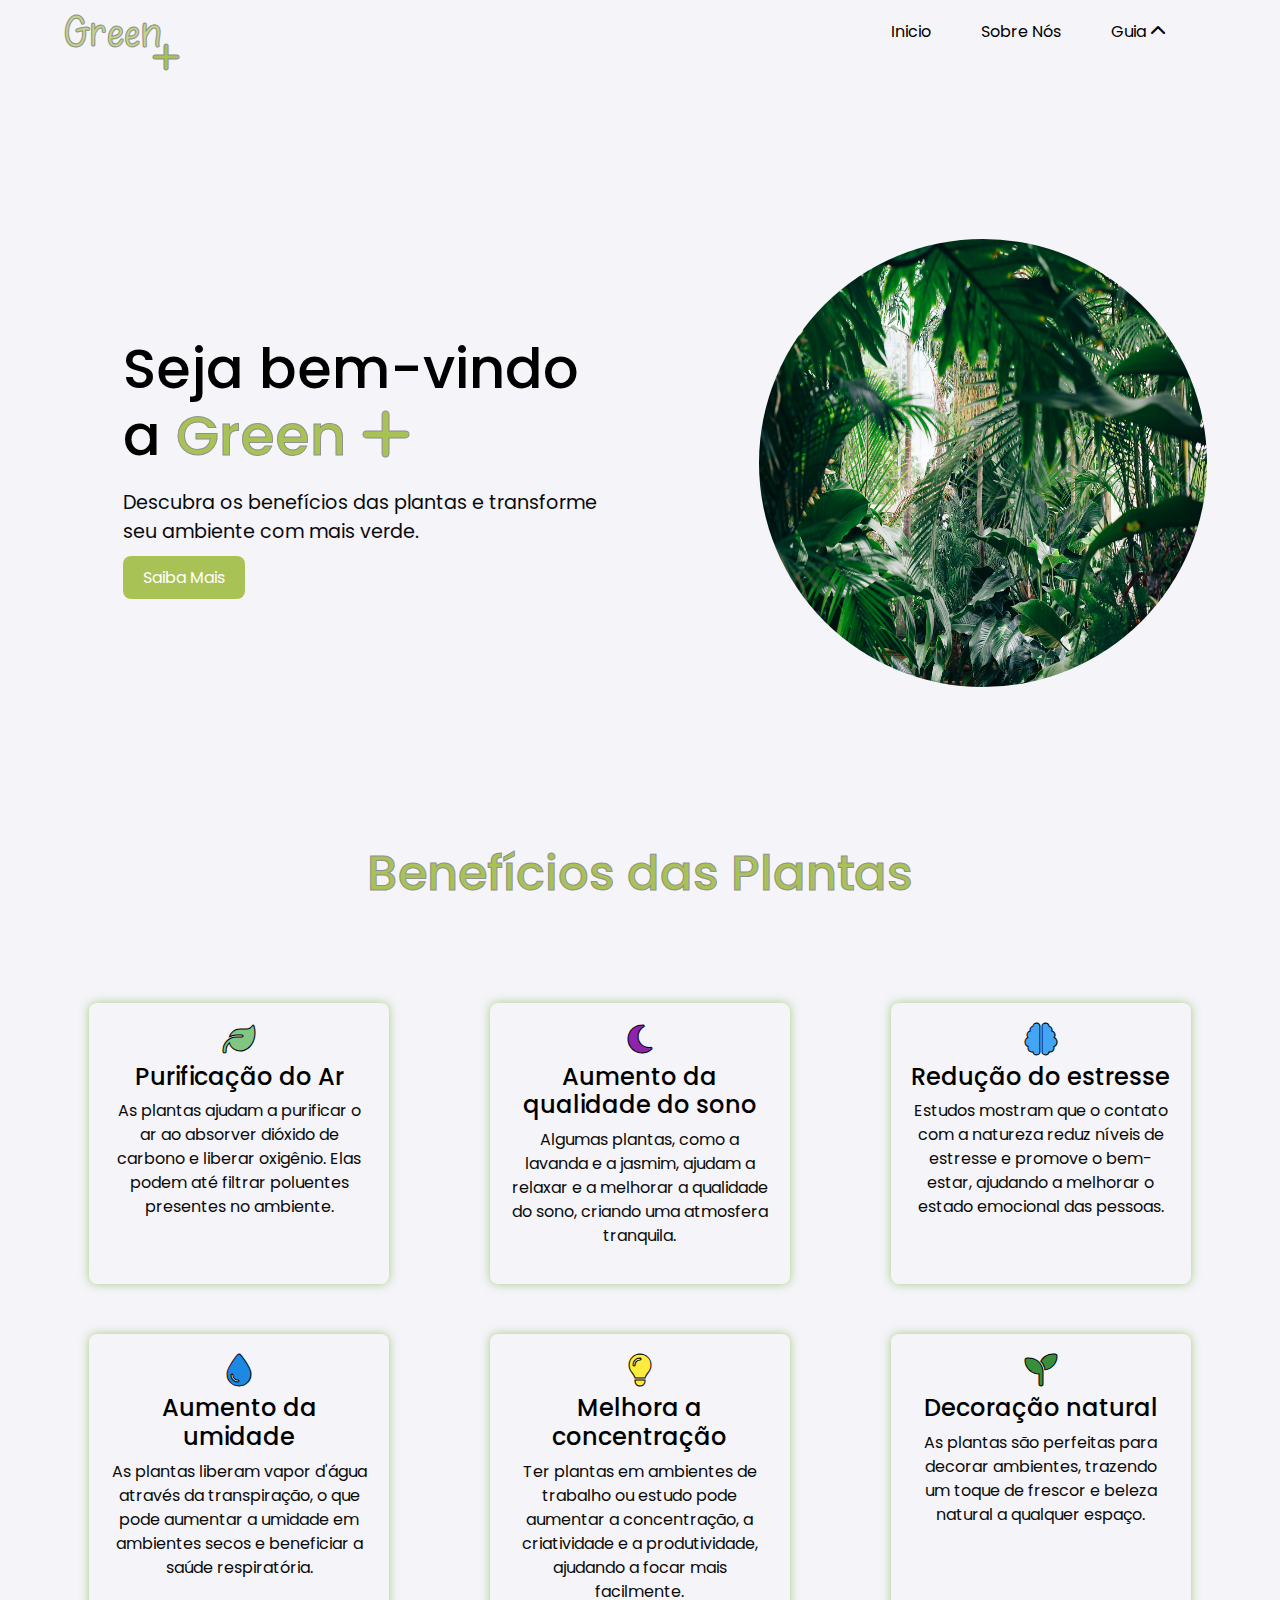
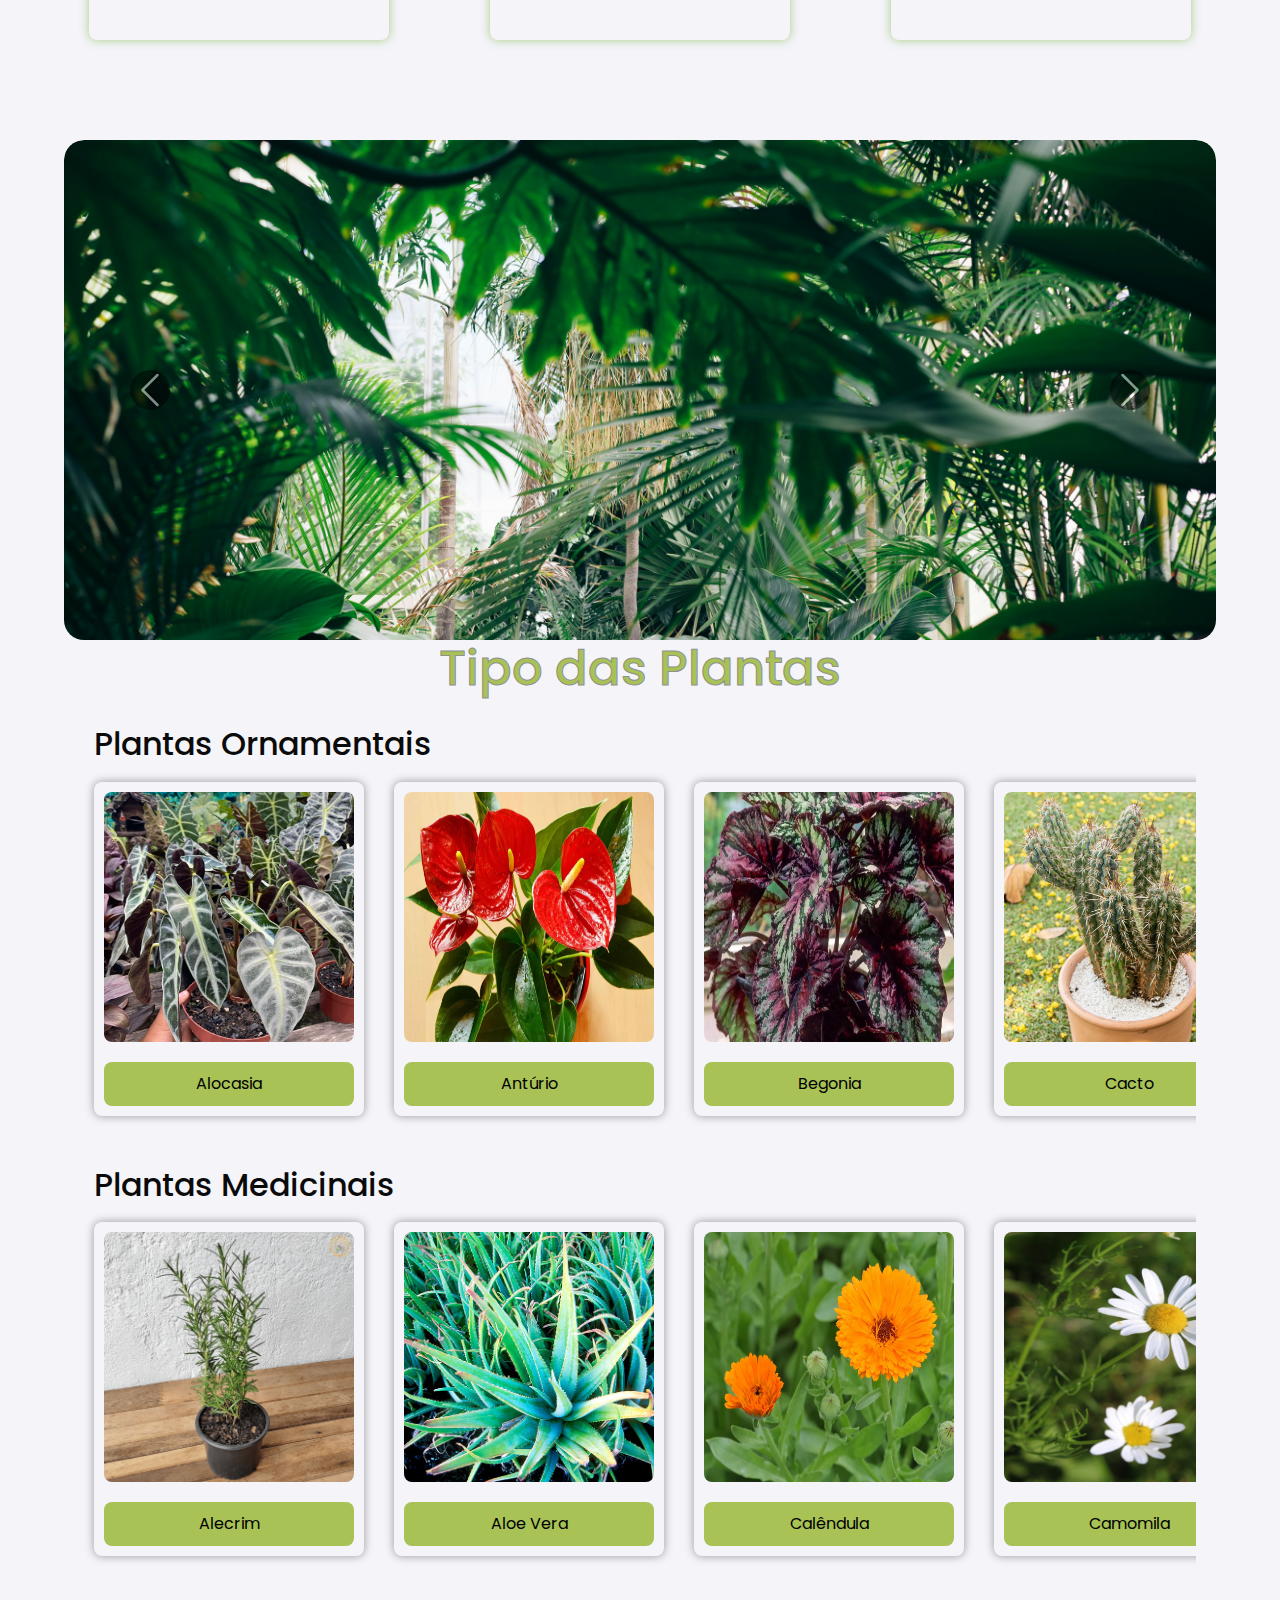
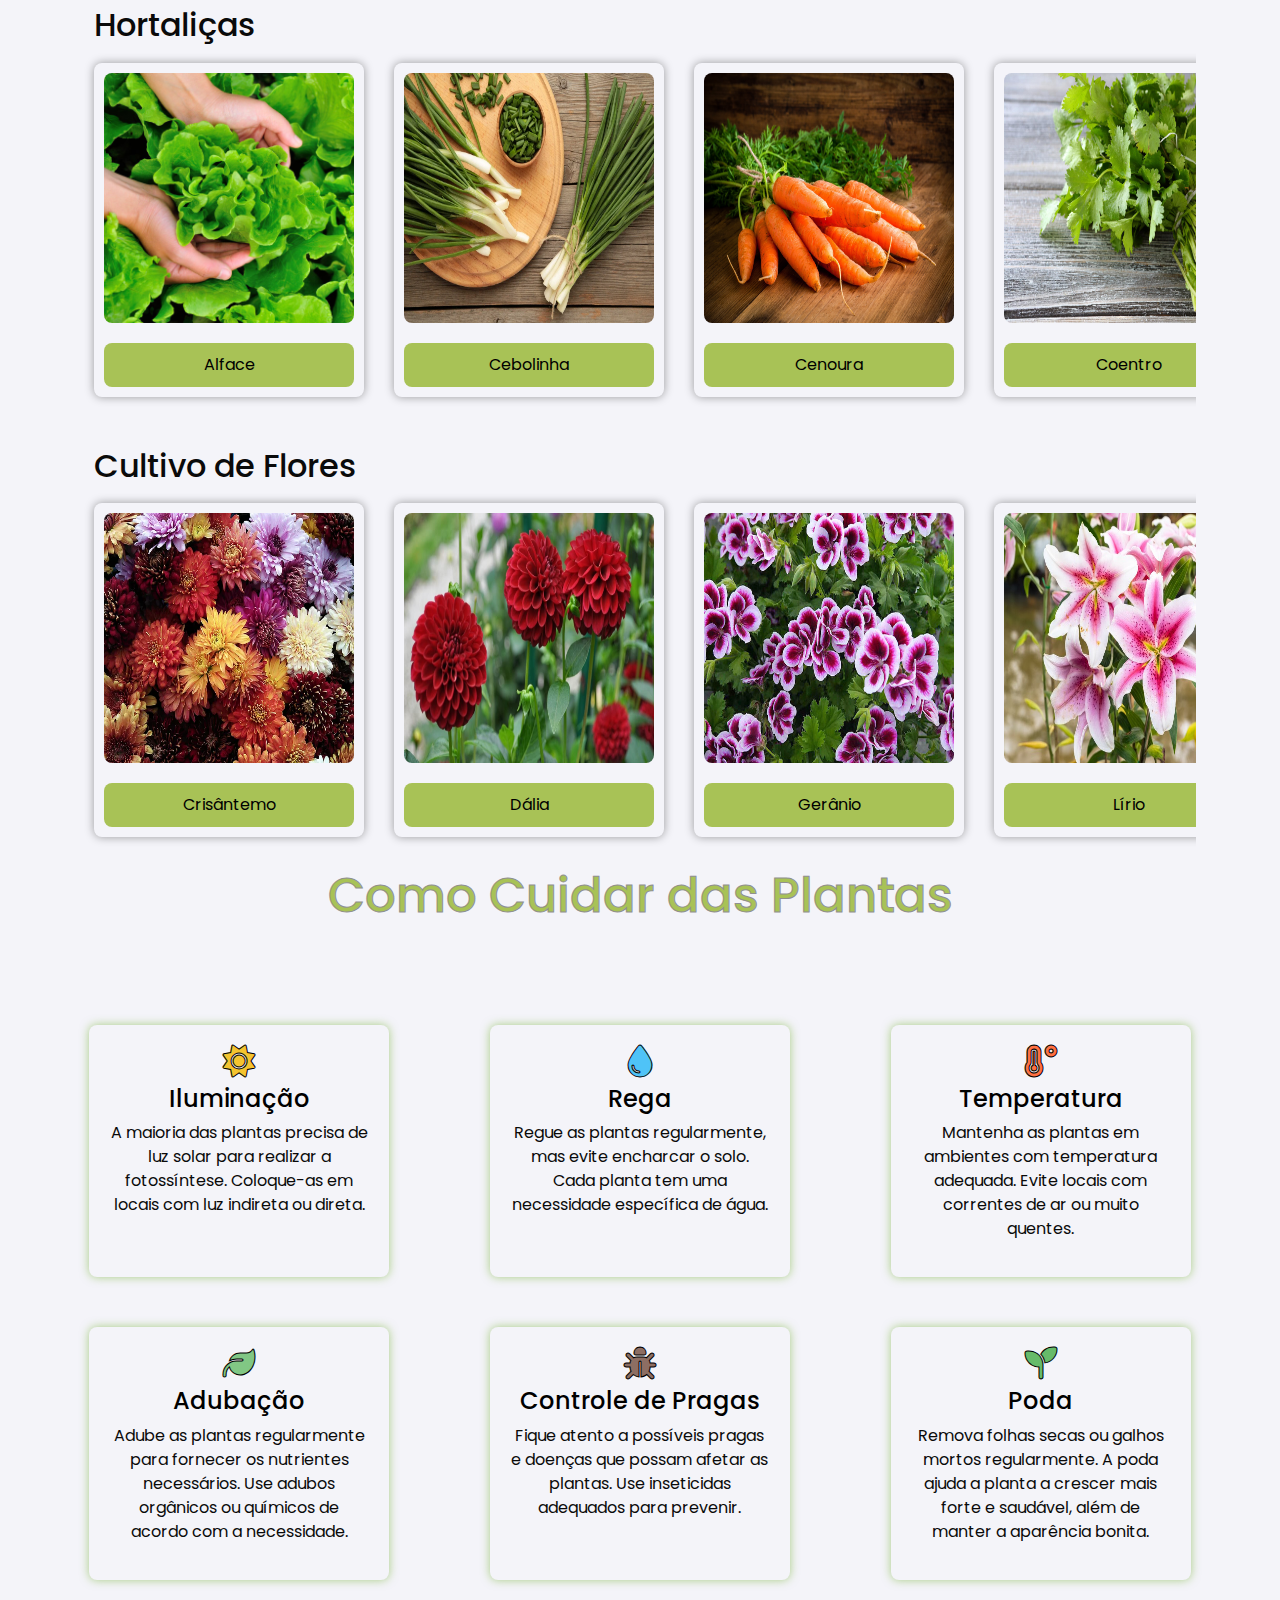
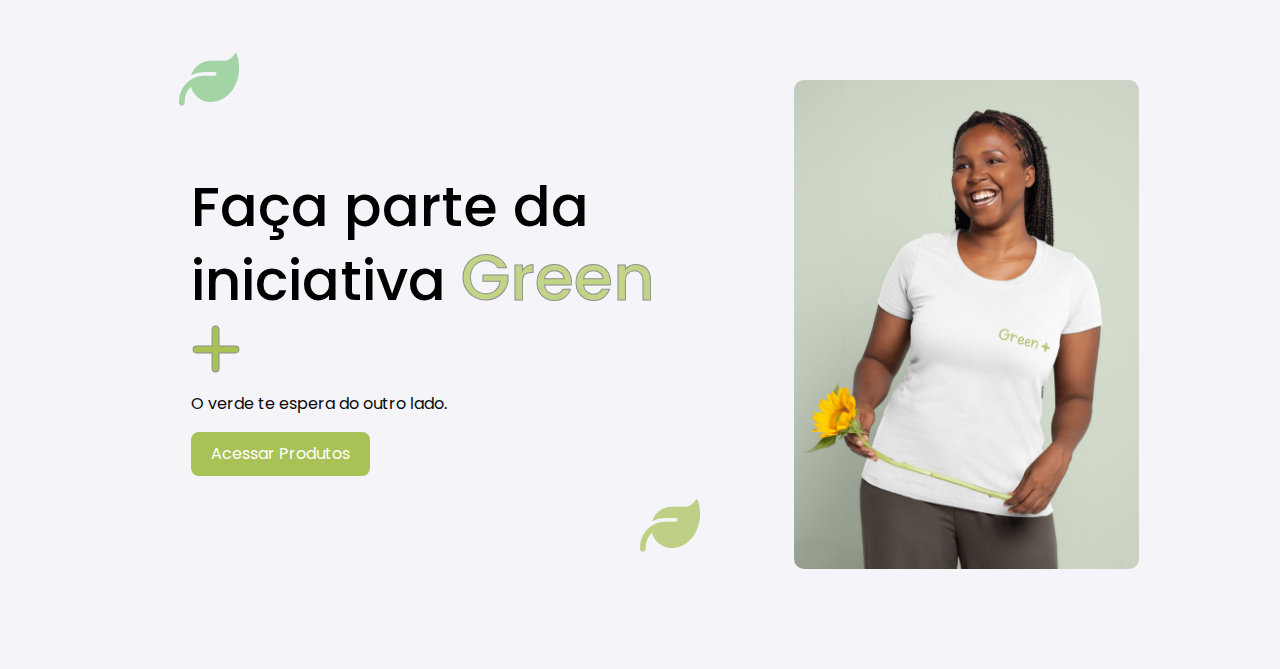
==== commit e587c8a3: "Update Media Query" ====
--- a/index.html
+++ b/index.html
@@ -16,10 +16,10 @@
     />
 
     <!--Link do CSS principal-->
-    <link rel="stylesheet" href="../css/main.css" />
+    <link rel="stylesheet" href="css/main.css" />
 
     <!--Link do Media Query CSS-->
-    <link rel="stylesheet" href="../css/mediaQuery.css" />
+    <link rel="stylesheet" href="css/mediaQuery.css" />
 
     <!--CDN Font Awesome-->
     <link
@@ -87,7 +87,7 @@
           </p>
           <a href="#" class="btnCta">Saiba Mais</a>
         </div>
-        <img src="../assets/images/planta1.jpg" alt="Imagem de planta" />
+        <img src="assets/images/planta1.jpg" alt="Imagem de planta" />
       </section>
 
       <!--BENEFÍCIOS DAS PLANTAS-->
@@ -158,21 +158,21 @@
         <div class="carousel-inner">
           <div class="carousel-item active">
             <img
-              src="../assets/images/planta1.jpg"
+              src=" assets/images/planta1.jpg"
               class="d-block w-100"
               alt="Plantas"
             />
           </div>
           <div class="carousel-item">
             <img
-              src="../assets/images/campoFlores1.jpg"
+              src=" assets/images/campoFlores1.jpg"
               class="d-block w-100"
               alt="Campo de Flores"
             />
           </div>
           <div class="carousel-item">
             <img
-              src="../assets/images/planta2.jpg"
+              src=" assets/images/planta2.jpg"
               class="d-block w-100"
               alt="Plantas"
             />
@@ -200,7 +200,7 @@
 
       <!--TIPOS DE PLANTAS-->
       <section class="typePlants" id="tipoPlantas">
-        <h1 class="title-type-plants">Tipo de Plantas</h1>
+        <h2 class="title">Tipo das Plantas</h2>
 
         <!--PLANTAS ORNAMENTAIS-->
         <div class="plants-container">
@@ -209,70 +209,70 @@
             <!--CARDS PLANTAS-->
             <div class="cardPlant">
               <img
-                src="../assets/images/plantasOrnamentais/ornamental-alocasia.webp"
+                src=" assets/images/plantasOrnamentais/ornamental-alocasia.webp"
                 alt="Planta Alocasia"
               />
               <button class="btn-modal-plants">Alocasia</button>
             </div>
             <div class="cardPlant">
               <img
-                src="../assets/images/plantasOrnamentais/ornamental-anturio.webp"
+                src=" assets/images/plantasOrnamentais/ornamental-anturio.webp"
                 alt="Planta Antúrio"
               />
               <button class="btn-modal-plants">Antúrio</button>
             </div>
             <div class="cardPlant">
               <img
-                src="../assets/images/plantasOrnamentais/ornamental-begonia.webp"
+                src=" assets/images/plantasOrnamentais/ornamental-begonia.webp"
                 alt="Planta Begonia"
               />
               <button class="btn-modal-plants">Begonia</button>
             </div>
             <div class="cardPlant">
               <img
-                src="../assets/images/plantasOrnamentais/ornamental-cacto.webp"
+                src=" assets/images/plantasOrnamentais/ornamental-cacto.webp"
                 alt="Planta Cacto"
               />
               <button class="btn-modal-plants">Cacto</button>
             </div>
             <div class="cardPlant">
               <img
-                src="../assets/images/plantasOrnamentais/ornamental-calateia.webp"
+                src=" assets/images/plantasOrnamentais/ornamental-calateia.webp"
                 alt="Planta Calateia"
               />
               <button class="btn-modal-plants">Calateia</button>
             </div>
             <div class="cardPlant">
               <img
-                src="../assets/images/plantasOrnamentais/ornamental-dracena.jpg"
+                src=" assets/images/plantasOrnamentais/ornamental-dracena.jpg"
                 alt="Planta Dracena"
               />
               <button class="btn-modal-plants">Dracena</button>
             </div>
             <div class="cardPlant">
               <img
-                src="../assets/images/plantasOrnamentais/ornamental-ficus.jpg"
+                src=" assets/images/plantasOrnamentais/ornamental-ficus.jpg"
                 alt="Planta Ficus"
               />
               <button class="btn-modal-plants">Ficus</button>
             </div>
             <div class="cardPlant">
               <img
-                src="../assets/images/plantasOrnamentais/ornamental-lirio-da-paz.webp"
+                src=" assets/images/plantasOrnamentais/ornamental-lirio-da-paz.webp"
                 alt="Planta Lírio da Paz"
               />
               <button class="btn-modal-plants">Lírio da Paz</button>
             </div>
             <div class="cardPlant">
               <img
-                src="../assets/images/plantasOrnamentais/ornamental-palmeira.webp"
+                src=" assets/images/plantasOrnamentais/ornamental-palmeira.webp"
                 alt="Planta Palmeira"
               />
               <button class="btn-modal-plants">Palmeira</button>
             </div>
             <div class="cardPlant">
               <img
-                src="../assets/images/plantasOrnamentais/ornamental-samambaia.webp"
+                src=" assets/images/plantasOrnamentais/ornamental-samambaia.webp"
                 alt="Planta Samambaia"
               />
               <button class="btn-modal-plants">Samanbaia</button>
@@ -287,7 +287,7 @@
             <!--CARDS PLANTAS-->
             <div class="cardPlant">
               <img
-                src="../assets/images/PlantasMedicinais/medicinal-alecrim.png"
+                src=" assets/images/PlantasMedicinais/medicinal-alecrim.png"
                 alt="Planta Alecrim"
               />
               <button class="btn-modal-plants">Alecrim</button>
@@ -295,63 +295,63 @@
 
             <div class="cardPlant">
               <img
-                src="../assets/images/PlantasMedicinais/medicinal-aloe-vera.jpg"
+                src=" assets/images/PlantasMedicinais/medicinal-aloe-vera.jpg"
                 alt="Planta Aloe Vera"
               />
               <button class="btn-modal-plants">Aloe Vera</button>
             </div>
             <div class="cardPlant">
               <img
-                src="../assets/images/PlantasMedicinais/medicinal-calendula.webp"
+                src=" assets/images/PlantasMedicinais/medicinal-calendula.webp"
                 alt="Planta Calêndula"
               />
               <button class="btn-modal-plants">Calêndula</button>
             </div>
             <div class="cardPlant">
               <img
-                src="../assets/images/PlantasMedicinais/medicinal-camomila.jpg"
+                src=" assets/images/PlantasMedicinais/medicinal-camomila.jpg"
                 alt="Planta Camomila"
               />
               <button class="btn-modal-plants">Camomila</button>
             </div>
             <div class="cardPlant">
               <img
-                src="../assets/images/PlantasMedicinais/medicinal-erva-cidreira.jpg"
+                src=" assets/images/PlantasMedicinais/medicinal-erva-cidreira.jpg"
                 alt="Planta Erva-cidreira"
               />
               <button class="btn-modal-plants">Erva-cidreira</button>
             </div>
             <div class="cardPlant">
               <img
-                src="../assets/images/PlantasMedicinais/medicinal-gengibre.webp"
+                src=" assets/images/PlantasMedicinais/medicinal-gengibre.webp"
                 alt="Planta Gengibre"
               />
               <button class="btn-modal-plants">Gengibre</button>
             </div>
             <div class="cardPlant">
               <img
-                src="../assets/images/PlantasMedicinais/medicinal-hortela.webp"
+                src=" assets/images/PlantasMedicinais/medicinal-hortela.webp"
                 alt="Planta Hortelã"
               />
               <button class="btn-modal-plants">Hortelã</button>
             </div>
             <div class="cardPlant">
               <img
-                src="../assets/images/PlantasMedicinais/medicinal-lavanda.webp"
+                src=" assets/images/PlantasMedicinais/medicinal-lavanda.webp"
                 alt="Planta Lavanda"
               />
               <button class="btn-modal-plants">Lavanda</button>
             </div>
             <div class="cardPlant">
               <img
-                src="../assets/images/PlantasMedicinais/medicinal-manjericao.webp"
+                src=" assets/images/PlantasMedicinais/medicinal-manjericao.webp"
                 alt="Planta Manjericão"
               />
               <button class="btn-modal-plants">Manjericão</button>
             </div>
             <div class="cardPlant">
               <img
-                src="../assets/images/PlantasMedicinais/medicinal-salvia.webp"
+                src=" assets/images/PlantasMedicinais/medicinal-salvia.webp"
                 alt="Planta Sálvia"
               />
               <button class="btn-modal-plants">Sálvia</button>
@@ -369,70 +369,70 @@
 
             <div class="cardPlant">
               <img
-                src="../assets/images/plantasHortalicas/hortas-alface.jpg"
+                src=" assets/images/plantasHortalicas/hortas-alface.jpg"
                 alt="Planta Alface"
               />
               <button class="btn-modal-plants">Alface</button>
             </div>
             <div class="cardPlant">
               <img
-                src="../assets/images/plantasHortalicas/hortas-cebolinha.webp"
+                src=" assets/images/plantasHortalicas/hortas-cebolinha.webp"
                 alt="Planta Cebolinha"
               />
               <button class="btn-modal-plants">Cebolinha</button>
             </div>
             <div class="cardPlant">
               <img
-                src="../assets/images/plantasHortalicas/hortas-cenoura.jpg"
+                src=" assets/images/plantasHortalicas/hortas-cenoura.jpg"
                 alt="Planta Cenoura"
               />
               <button class="btn-modal-plants">Cenoura</button>
             </div>
             <div class="cardPlant">
               <img
-                src="../assets/images/plantasHortalicas/hortas-coentro.jpg"
+                src=" assets/images/plantasHortalicas/hortas-coentro.jpg"
                 alt="Planta Coentro"
               />
               <button class="btn-modal-plants">Coentro</button>
             </div>
             <div class="cardPlant">
               <img
-                src="../assets/images/plantasHortalicas/hortas-espinafre.jpg"
+                src=" assets/images/plantasHortalicas/hortas-espinafre.jpg"
                 alt="Planta Espinafre"
               />
               <button class="btn-modal-plants">Espinafre</button>
             </div>
             <div class="cardPlant">
               <img
-                src="../assets/images/plantasHortalicas/hortas-pepino.jpg"
+                src=" assets/images/plantasHortalicas/hortas-pepino.jpg"
                 alt="Planta Pepino"
               />
               <button class="btn-modal-plants">Pepino</button>
             </div>
             <div class="cardPlant">
               <img
-                src="../assets/images/plantasHortalicas/hortas-pimentao.jpg"
+                src=" assets/images/plantasHortalicas/hortas-pimentao.jpg"
                 alt="Planta Pimentão"
               />
               <button class="btn-modal-plants">Pepino</button>
             </div>
             <div class="cardPlant">
               <img
-                src="../assets/images/plantasHortalicas/hortas-rucula.jpg"
+                src=" assets/images/plantasHortalicas/hortas-rucula.jpg"
                 alt="Planta Rúcula"
               />
               <button class="btn-modal-plants">Rúcula</button>
             </div>
             <div class="cardPlant">
               <img
-                src="../assets/images/plantasHortalicas/hortas-salsa.webp"
+                src=" assets/images/plantasHortalicas/hortas-salsa.webp"
                 alt="Planta Salsa"
               />
               <button class="btn-modal-plants">Salsa</button>
             </div>
             <div class="cardPlant">
               <img
-                src="../assets/images/plantasHortalicas/hortas-tomate.jpg"
+                src=" assets/images/plantasHortalicas/hortas-tomate.jpg"
                 alt="Planta Tomate"
               />
               <button class="btn-modal-plants">Tomate</button>
@@ -442,78 +442,78 @@
           </div>
         </div>
 
-        <!--HORTAS DE CASA-->
+        <!--CULTIVO DE FLORES-->
         <div class="plants-container">
-          <h2>Plantas para Cultivo de Flores</h2>
+          <h2>Cultivo de Flores</h2>
           <div class="div-content-plants">
             <!--CARDS PLANTAS-->
 
             <div class="cardPlant">
               <img
-                src="../assets/images/flores/flores-crisantemo.webp"
+                src=" assets/images/flores/flores-crisantemo.webp"
                 alt="Planta Crisântemo"
               />
               <button class="btn-modal-plants">Crisântemo</button>
             </div>
             <div class="cardPlant">
               <img
-                src="../assets/images/flores/flores-dalia.jpg"
+                src=" assets/images/flores/flores-dalia.jpg"
                 alt="Planta Dália"
               />
               <button class="btn-modal-plants">Dália</button>
             </div>
             <div class="cardPlant">
               <img
-                src="../assets/images/flores/flores-geranio.jpg"
+                src=" assets/images/flores/flores-geranio.jpg"
                 alt="Planta Gerânio"
               />
               <button class="btn-modal-plants">Gerânio</button>
             </div>
             <div class="cardPlant">
               <img
-                src="../assets/images/flores/flores-lirio.jpg"
+                src=" assets/images/flores/flores-lirio.jpg"
                 alt="Planta Lírio"
               />
               <button class="btn-modal-plants">Lírio</button>
             </div>
             <div class="cardPlant">
               <img
-                src="../assets/images/flores/flores-margarida.jpg"
+                src=" assets/images/flores/flores-margarida.jpg"
                 alt="Planta Margarida"
               />
               <button class="btn-modal-plants">Margarida</button>
             </div>
             <div class="cardPlant">
               <img
-                src="../assets/images/flores/flores-orquidea.png"
+                src=" assets/images/flores/flores-orquidea.png"
                 alt="Planta Orquídea"
               />
               <button class="btn-modal-plants">Orquídea</button>
             </div>
             <div class="cardPlant">
               <img
-                src="../assets/images/flores/flores-petunia.jpg"
+                src=" assets/images/flores/flores-petunia.jpg"
                 alt="Planta Petúnia"
               />
               <button class="btn-modal-plants">Petúnia</button>
             </div>
             <div class="cardPlant">
               <img
-                src="../assets/images/flores/flores-rosa.webp"
+                src=" assets/images/flores/flores-rosa.webp"
                 alt="Planta Rosa"
               />
               <button class="btn-modal-plants">Rosa</button>
             </div>
             <div class="cardPlant">
               <img
-                src="../assets/images/flores/flores-tulipa.webp"
+                src=" assets/images/flores/flores-tulipa.webp"
                 alt="Planta Tulipa"
               />
               <button class="btn-modal-plants">Tulipa</button>
             </div>
             <div class="cardPlant">
               <img
-                src="../assets/images/flores/flores-violeta.webp"
+                src=" assets/images/flores/flores-violeta.webp"
                 alt="Planta Violeta"
               />
               <button class="btn-modal-plants">Violeta</button>
@@ -600,7 +600,7 @@
           <button>Acessar Produtos</button>
         </div>
         <img
-          src="../assets/images/produtos/camisa-green-mais.png"
+          src=" assets/images/produtos/camisa-green-mais.png"
           alt="Camisa Green+"
         />
       </section>
--- a/css/main.css
+++ b/css/main.css
@@ -193,7 +193,6 @@
   grid-template-rows: auto;
   justify-items: center;
   gap: 50px;
-
   margin-top: 100px;
 }
 .itens-content .itens {
@@ -252,6 +251,12 @@
   height: 100%;
   border-radius: 20px;
   object-fit: cover;
+}
+#carouselExampleAutoplaying button{
+  background-color: transparent;
+}
+#carouselExampleAutoplaying button:hover{
+  background-color: transparent;
 }
 .carousel-control-prev-icon,
 .carousel-control-next-icon {
@@ -260,10 +265,11 @@
   padding: 20px;
 }
 
+
 /*Categoria ou Tipo de Plantas*/
 .typePlants {
   width: 100%;
-  margin: 80px 0px;
+  
 }
 .typePlants h1 {
   color: #a8c256;
@@ -313,6 +319,7 @@
   justify-content: space-evenly;
   margin-bottom: 100px;
   position: relative;
+
 }
 /*FOLHAS FLUTUANDO*/
 .folha {
@@ -351,6 +358,7 @@
 .ctaProdutos .iniciative h1 {
   font-size: 3.5rem;
   color: #000;
+  
 }
 .ctaProdutos .iniciative .nameGreen {
   font-size: 4rem;
--- a/css/mediaQuery.css
+++ b/css/mediaQuery.css
@@ -1,4 +1,4 @@
-@media (max-width: 992px) {
+  @media (max-width: 992px) {
   .ctaContent {
     flex-direction: column;
     text-align: center;
@@ -23,14 +23,13 @@
   }
 }
 
-@media (max-width: 768px) {
+@media (max-width: 480px) {
   body {
     width: 95%;
   }
   .ctaContent {
     width: 100%;
-    border: 1px solid;
-    height: 60vh;
+    height: 50vh;
     align-items: center;
   }
   .ctaContent .callToAction{
@@ -39,13 +38,50 @@
 
   .ctaContent .callToAction h2 .p1 {
     display: none;
-    font-size: 1.25rem;
   }
   .ctaContent .callToAction h2 .greenText, .fa-plus {
-    font-size: 5rem;
+    font-size: 4.5rem;
   }
+  
   .itens-content {
     grid-template-columns: 1fr;
     grid-template-rows: auto;
   }
+  .benefits{
+    margin: 0;
+  }
+  .itens-content{
+    margin: 50px;
+  }
+  .title{
+    margin: 40px 0px;
+    font-size: 2rem;
+  }
+  .carousel-inner{
+    height: 300px;;
+  }
+  #carouselExampleAutoplaying button{
+    height: 100%;
+  }
+  .ctaProdutos{
+    flex-direction: column;
+    text-align: center;
+  }
+  .ctaProdutos .iniciative{
+    width: 100%;
+    padding: 50px 0px;
+    
+  }
+  .ctaProdutos .iniciative h1{
+    font-size: 2rem;
+    width: 100%;
+    margin-bottom: 50px;
+  }
+  .ctaProdutos img{
+    max-width: 95%;
+  }
+  .folha2{
+    top: -3%;
+    left: 80%;
+  }
 }
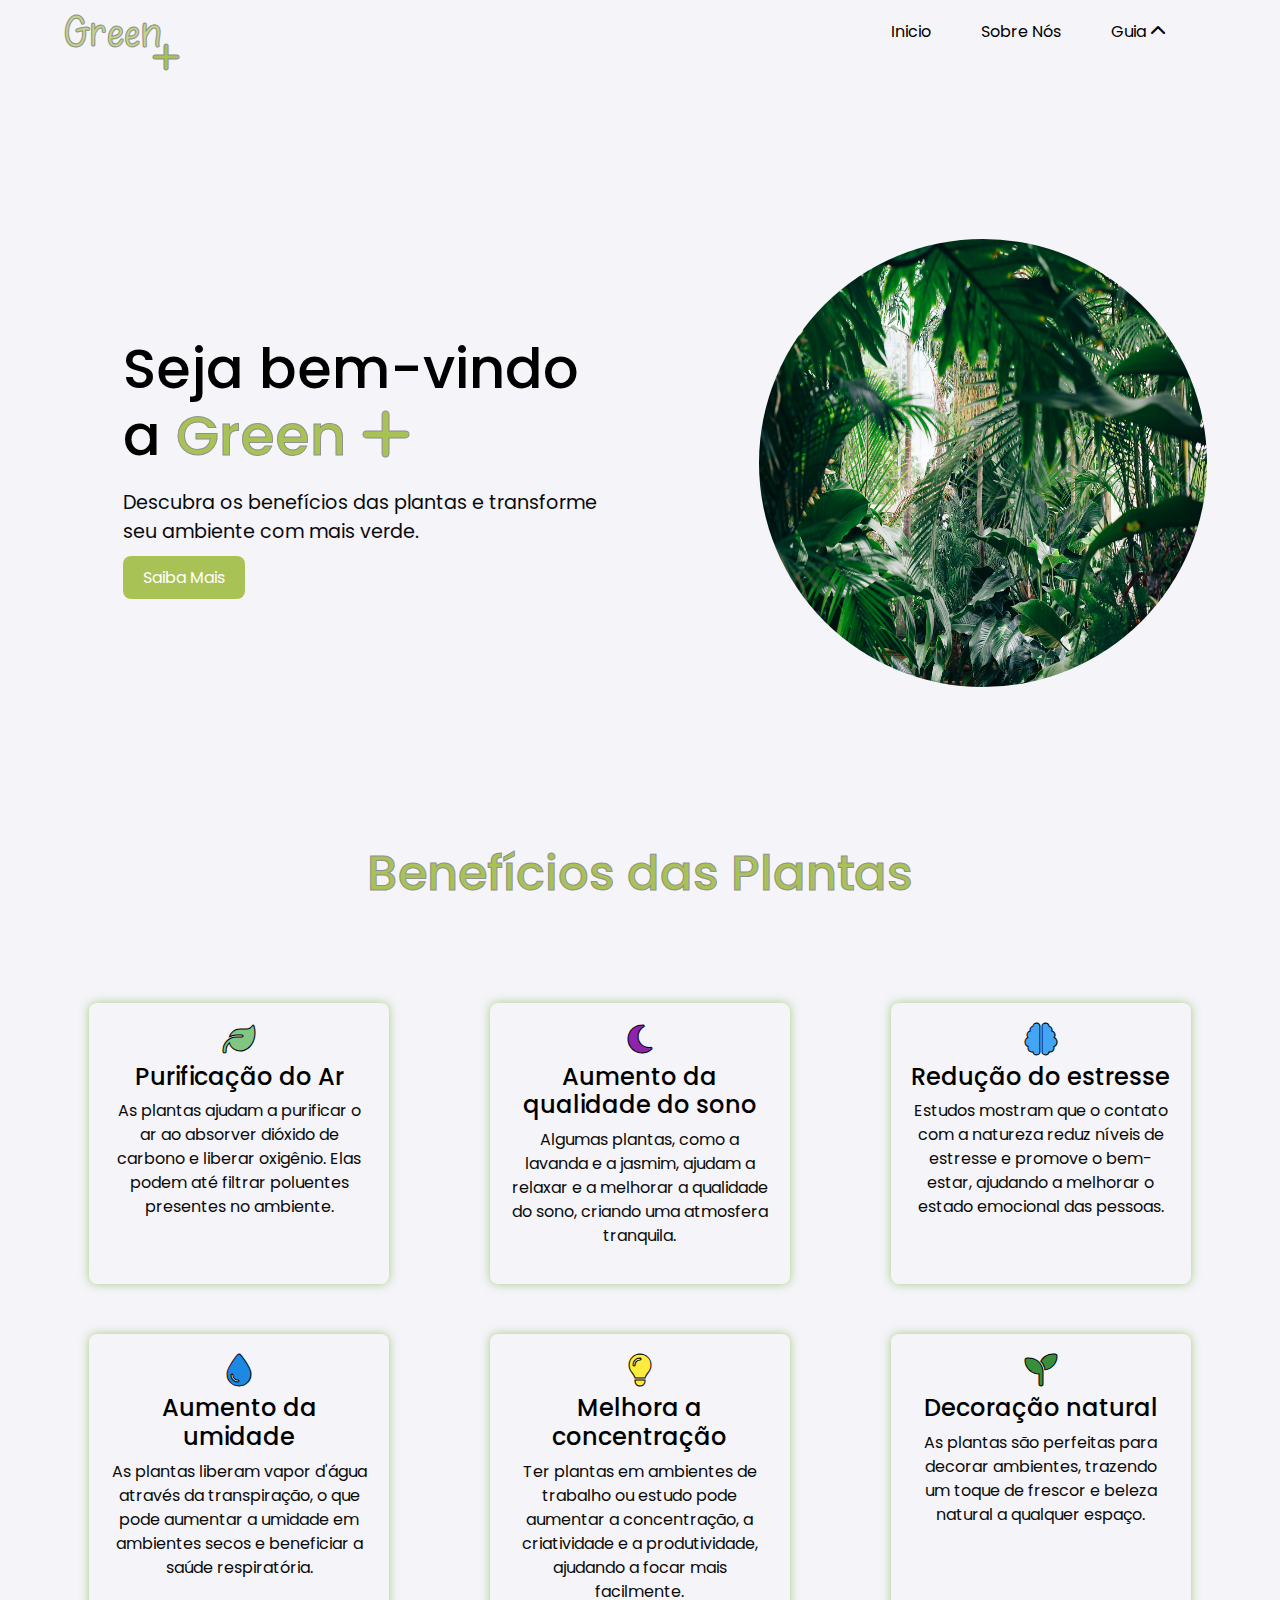
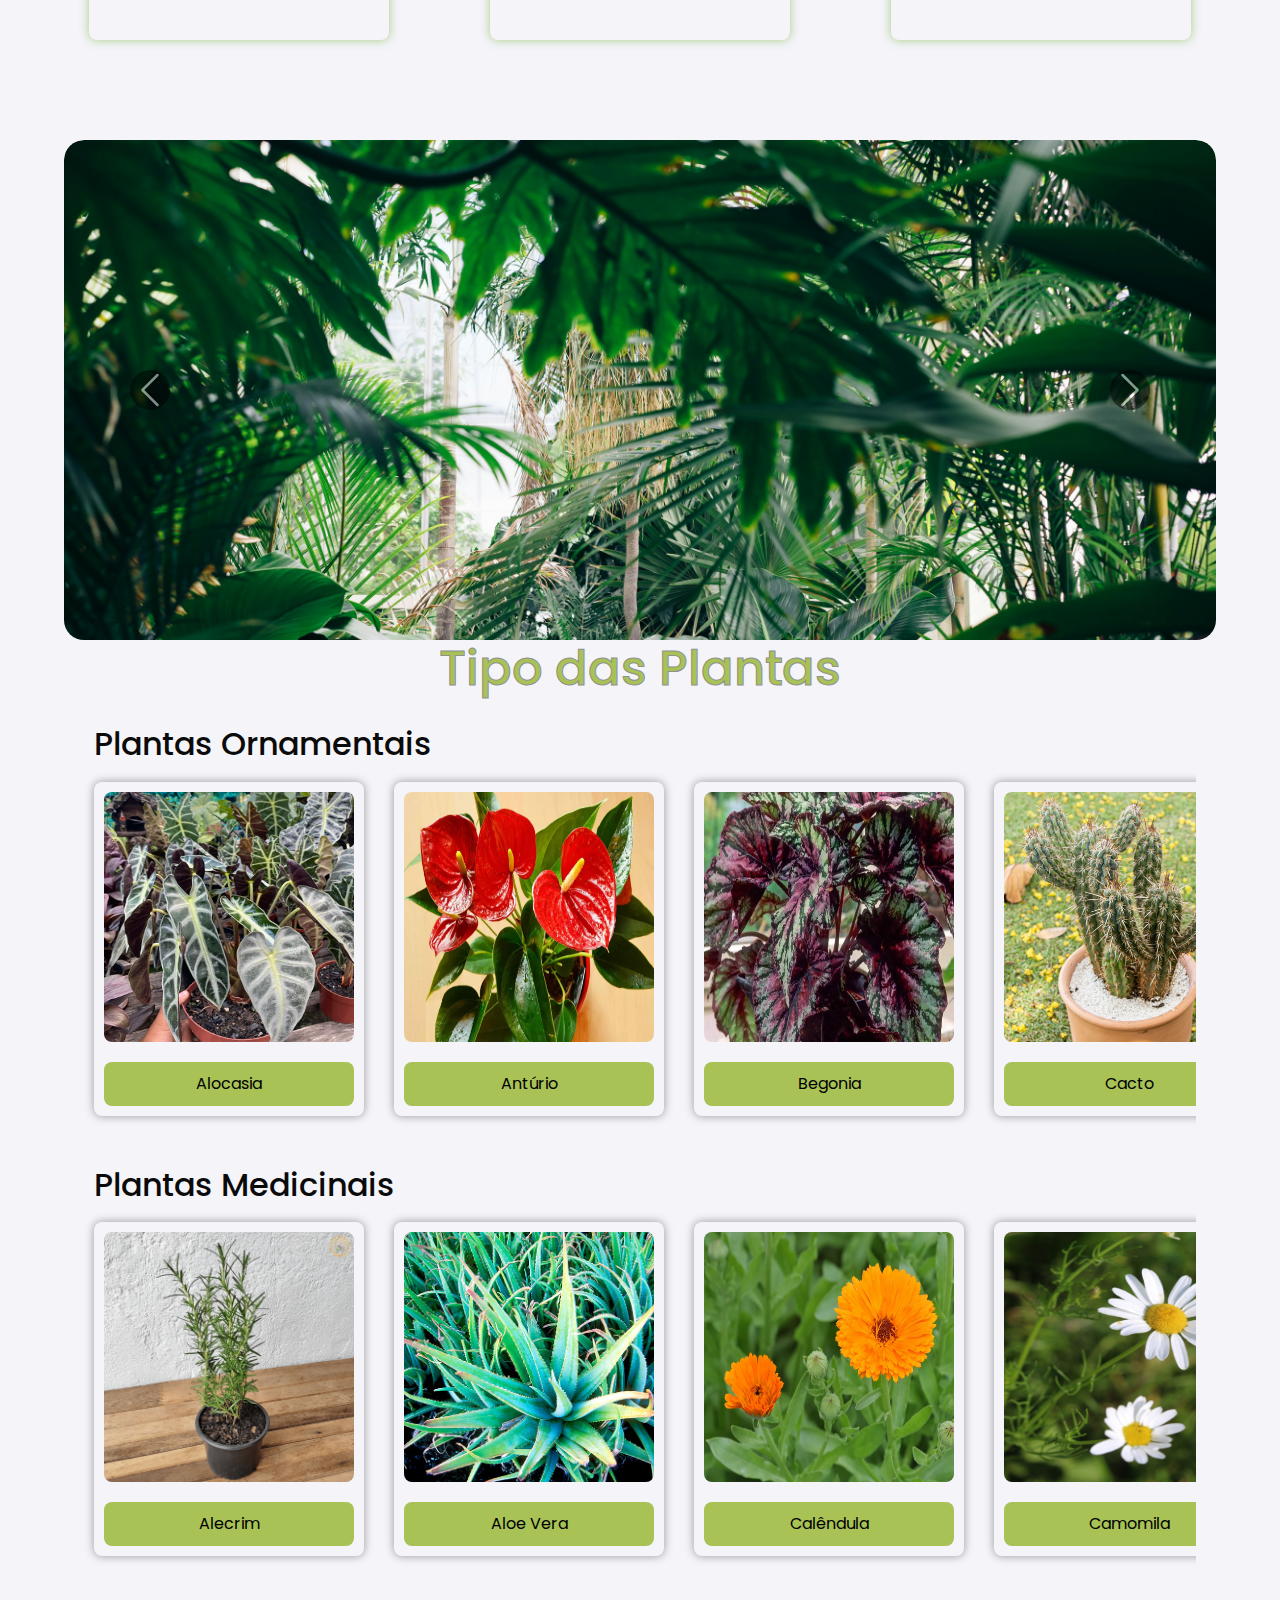
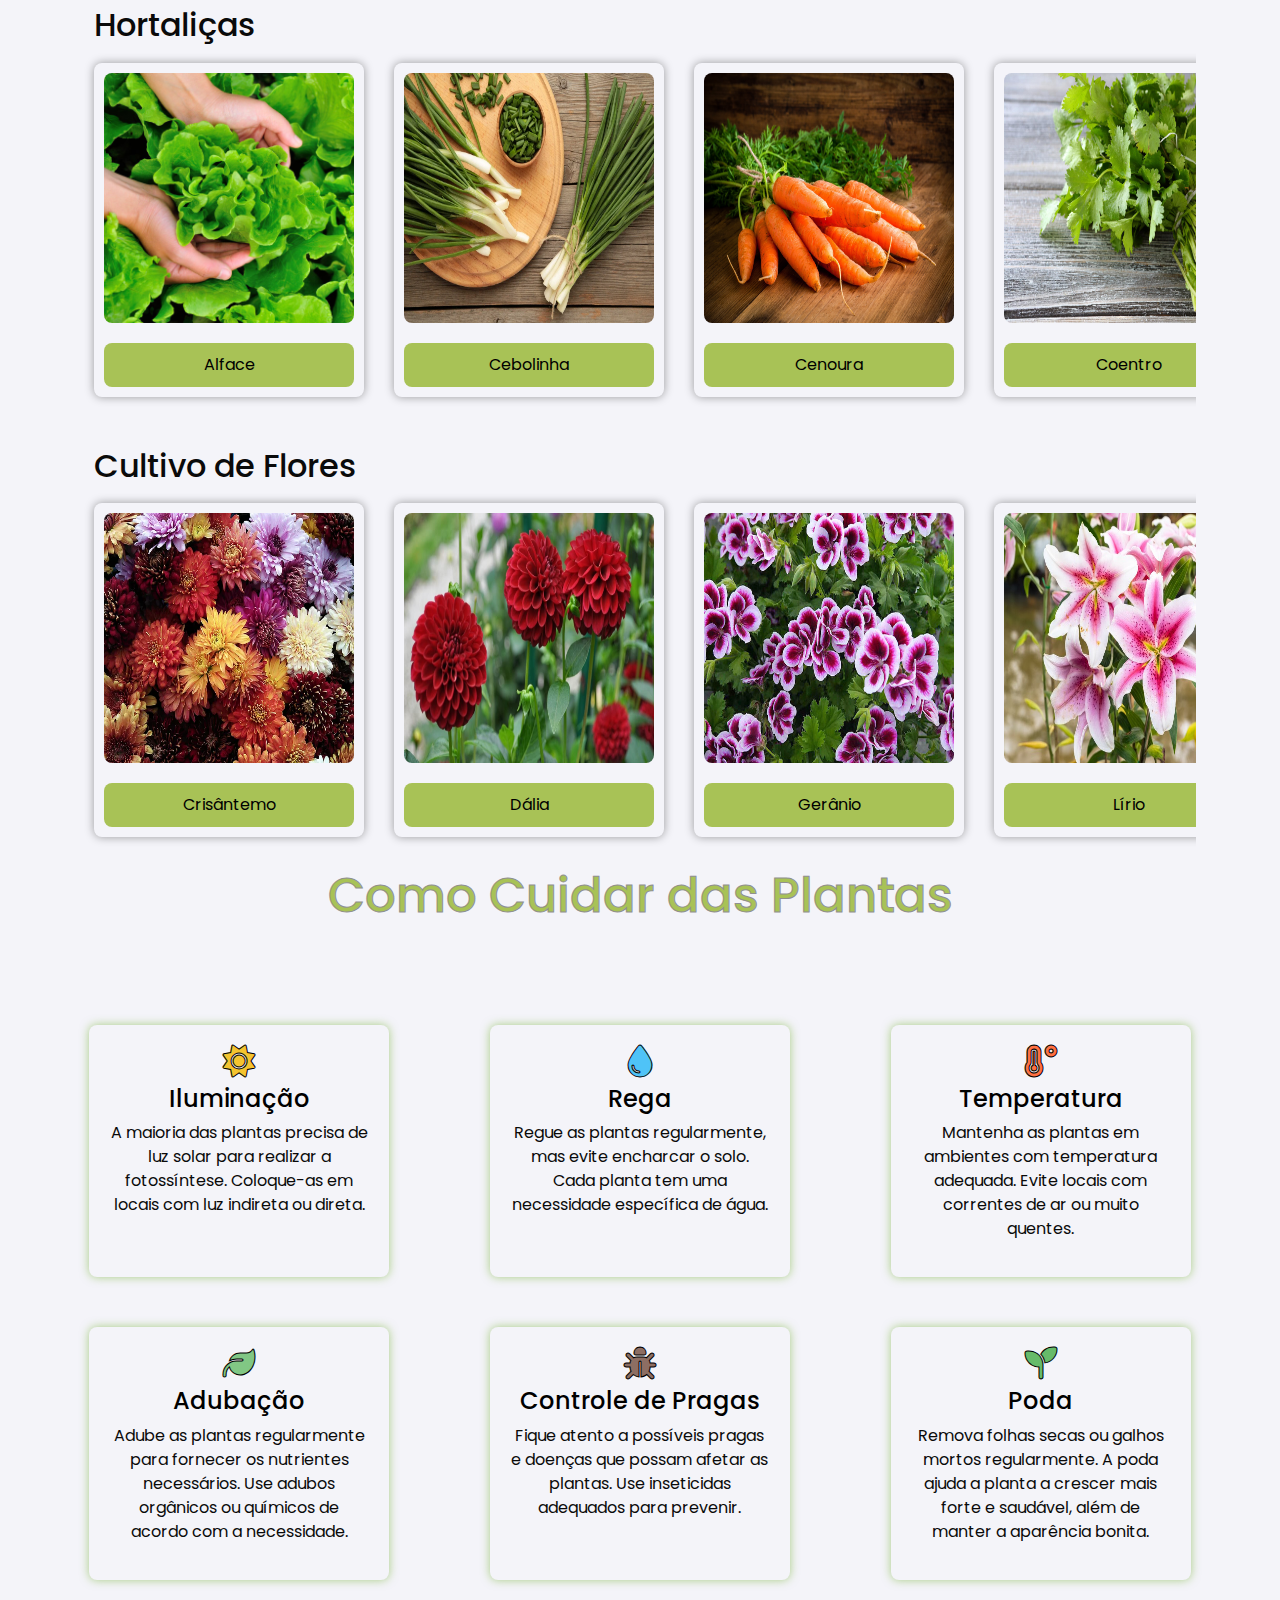
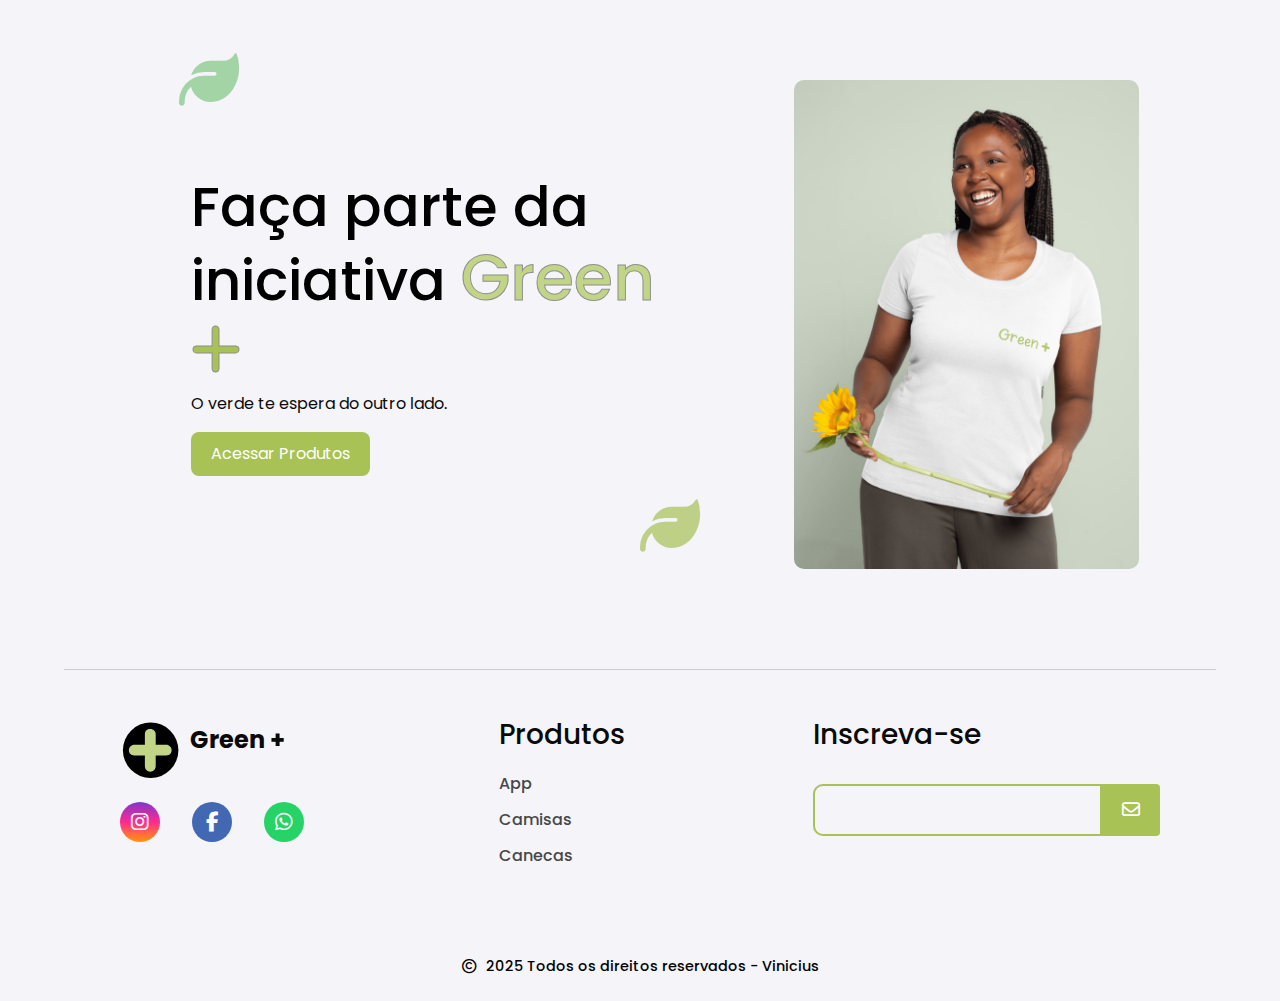
==== commit f9ca4914: "Update" ====
--- a/index.html
+++ b/index.html
@@ -19,6 +19,7 @@
     <link rel="stylesheet" href="css/main.css" />
 
     <!--Link do Media Query CSS-->
+
     <link rel="stylesheet" href="css/mediaQuery.css" />
 
     <!--CDN Font Awesome-->
@@ -69,8 +70,43 @@
         </ul>
       </nav>
 
-      
+      <nav class="menuBurguer">
+        <div class="burguerIcon">
+          <span class="fa-solid fa-bars"></span>
+        </div>
+        
+      </nav>
     </header>
+    <!--Fundo que vai abrir com blur quando o menu hamburguer abrir a lista-->
+    <div class="fundoOpaco"></div>
+    <div class="contentBurguer" style="display: none;">
+      <ul class="nav-links">
+        <li>
+          <a href="#">Inicio</a>
+        </li>
+        <li>
+          <a href="#">Sobre Nós</a>
+        </li>
+
+        <li id="openDropdown">
+          <a href="#"
+            >Guia
+            <span class="fa fa-chevron-up"></span>
+          </a>
+          <div class="dropdown">
+            <ul>
+              <li><a href="#beneficio">Benefícios das Plantas</a></li>
+              <li><a href="#tipoPlantas">Tipo de Pantas</a></li>
+              <li><a href="#comoCuidar">Como cuidar</a></li>
+              <li><a href="#produtos">Produtos</a></li>
+            </ul>
+          </div>
+        </li>
+        <li>
+          <a href="#"></a>
+        </li>
+      </ul>
+    </div>
 
     <!--MAIN-->
     <main>
@@ -607,7 +643,61 @@
     </main>
 
     <!--FOOTER-->
-    <footer></footer>
+    <footer>
+      <div id="footer_content">
+        <div id="footer_contacts">
+          <div id="footer_logo">
+            <img src="assets/images/favicon.svg" alt="" />
+            <p>Green +</p>
+          </div>
+
+          <div id="footer_social_media">
+            <a href="#" class="footer-link" id="instagram">
+              <i class="fa-brands fa-instagram"></i>
+            </a>
+
+            <a href="#" class="footer-link" id="facebook">
+              <i class="fa-brands fa-facebook-f"></i>
+            </a>
+
+            <a href="#" class="footer-link" id="whatsapp">
+              <i class="fa-brands fa-whatsapp"></i>
+            </a>
+          </div>
+        </div>
+
+        
+        <ul class="footer-list">
+          <li>
+            <h3>Produtos</h3>
+          </li>
+          <li>
+            <a href="#" class="footer-link">App</a>
+          </li>
+          <li>
+            <a href="#" class="footer-link">Camisas</a>
+          </li>
+          <li>
+            <a href="#" class="footer-link">Canecas</a>
+          </li>
+        </ul>
+
+        <div id="footer_subscribe">
+          <h3>Inscreva-se</h3>
+
+          <div id="input_group">
+            <input type="email" id="email" />
+            <button>
+              <i class="fa-regular fa-envelope"></i>
+            </button>
+          </div>
+        </div>
+      </div>
+      <div id="footer_copyright">
+        <i class="fa-regular fa-copyright"></i>
+        2025 Todos os direitos reservados - Vinicius
+      </div>
+    </footer>
     <!--CDN Bootstrap JS-->
     <script src="https://cdn.jsdelivr.net/npm/bootstrap@5.3.3/dist/js/bootstrap.bundle.min.js"></script>
     <script src="js/main.js"></script>
--- a/css/main.css
+++ b/css/main.css
@@ -30,6 +30,9 @@
 a {
   text-decoration: none;
 }
+li {
+  list-style: none;
+}
 body {
   background-color: #f4f4f9;
   width: 90%;
@@ -93,6 +96,7 @@
   color: #a8c256;
 }
 
+/*DROPDOWN*/
 #openDropdown {
   position: relative;
 }
@@ -124,6 +128,56 @@
   transition: all 1s;
   display: block;
 }
+/*MENU BURGUER*/
+.menuBurguer {
+  display: none;
+  position: relative;
+}
+.menuBurguer .fa-bars,
+.fa-xmark {
+  font-size: 2rem;
+  cursor: pointer;
+  transition: all 0.3s;
+}
+.menuBurguer .fa-bars:hover {
+  color: #7f9241;
+}
+.contentBurguer {
+  text-align: center;
+  position: fixed;
+  left: 25px;
+  padding: 10px;
+  box-shadow: 0px 0px 10px 0px rgba(0, 0, 0, 0.379);
+  border-radius: 10px;
+  background-color: #fff;
+  width: 90%;
+  z-index: 3;
+}
+.contentBurguer .nav-links {
+  margin: auto 0px;
+}
+.contentBurguer .nav-links li:hover {
+  color: #a8c256;
+  text-decoration: underline;
+  transition: all 0.3s;
+}
+.contentBurguer .nav-links li a {
+  color: #000;
+  transition: all 0.3s;
+}
+.contentBurguer .nav-links li a:hover {
+  color: #a8c256;
+}
+.fundoOpaco {
+  display: none;
+  position: fixed;
+  top: 0;
+  left: 0;
+  width: 100%;
+  height: 100%;
+  backdrop-filter: blur(10px); /* Preto com opacidade */
+  z-index: 2;
+}
 
 /*Main*/
 
@@ -252,10 +306,10 @@
   border-radius: 20px;
   object-fit: cover;
 }
-#carouselExampleAutoplaying button{
+#carouselExampleAutoplaying button {
   background-color: transparent;
 }
-#carouselExampleAutoplaying button:hover{
+#carouselExampleAutoplaying button:hover {
   background-color: transparent;
 }
 .carousel-control-prev-icon,
@@ -265,11 +319,9 @@
   padding: 20px;
 }
 
-
 /*Categoria ou Tipo de Plantas*/
 .typePlants {
   width: 100%;
-  
 }
 .typePlants h1 {
   color: #a8c256;
@@ -319,7 +371,6 @@
   justify-content: space-evenly;
   margin-bottom: 100px;
   position: relative;
-
 }
 /*FOLHAS FLUTUANDO*/
 .folha {
@@ -358,7 +409,6 @@
 .ctaProdutos .iniciative h1 {
   font-size: 3.5rem;
   color: #000;
-  
 }
 .ctaProdutos .iniciative .nameGreen {
   font-size: 4rem;
@@ -395,3 +445,145 @@
   color: #66bb6a; /* verde mais forte */
 }
 /*----------------------------------------*/
+
+/*FOOTER*/
+footer {
+  width: 100%;
+  border-top: 1px solid #ccc;
+}
+
+footer #wave-mobile {
+  display: none;
+}
+
+.footer-link {
+  text-decoration: none;
+}
+
+#footer_content {
+  display: grid;
+  grid-template-columns: repeat(3, 1fr);
+  padding: 3rem 3.5rem;
+}
+
+#footer_logo {
+  display: flex;
+  align-items: center;
+  gap: 10px;
+}
+
+#footer_logo img {
+  width: 60px;
+  height: 60px;
+}
+
+#footer_logo p {
+  font-size: 1.5rem;
+  font-weight: bold;
+
+}
+
+#footer_contacts h1 {
+  margin-bottom: 0.75rem;
+}
+
+#footer_social_media {
+  display: flex;
+  gap: 2rem;
+  margin: 1.5rem 0;
+}
+
+#footer_social_media .footer-link {
+  display: flex;
+  align-items: center;
+  justify-content: center;
+  height: 2.5rem;
+  width: 2.5rem;
+  border-radius: 50%;
+  transition: all 0.4s;
+}
+
+#footer_social_media .footer-link i {
+  font-size: 1.25rem;
+  color: #fff;
+}
+
+#footer_social_media .footer-link:hover {
+  opacity: 0.8;
+}
+
+#instagram {
+  background: linear-gradient(#7f37c9, #ff2992, #ff9807);
+}
+
+#facebook {
+  background-color: #4267b3;
+}
+
+#whatsapp {
+  background-color: #25d366;
+}
+
+.footer-list {
+  display: flex;
+  flex-direction: column;
+  gap: 0.75rem;
+  list-style: none;
+}
+
+.footer-list .footer-link {
+  transition: all 0.4s;
+  color: #474747;
+  font-weight: 500;
+}
+
+.footer-list .footer-link:hover {
+  color: var(--primary-color);
+}
+
+#footer_subscribe {
+  display: flex;
+  flex-direction: column;
+  gap: 1.5rem;
+}
+
+#input_group {
+  display: flex;
+  align-items: center;
+  border-radius: 4px;
+}
+
+#input_group input {
+  all: unset;
+  padding: 0.75rem;
+  width: 100%;
+  border: 2px solid #a8c256;
+  border-radius: 10px 0 0 10px;
+}
+
+#input_group button {
+  border: none;
+  padding: 0 1.25rem;
+  font-size: 1.125rem;
+  height: 100%;
+  border-radius: 0px 4px 4px 0px;
+  cursor: pointer;
+  transition: all 0.4s;
+}
+
+#input_group button:hover {
+  opacity: 0.8;
+}
+
+#footer_copyright {
+  display: flex;
+  justify-content: center;
+  align-items: center;
+  gap: 10px;
+  font-size: 0.9rem;
+  padding: 1.5rem;
+  font-weight: 100;
+  color: #000;
+  font-weight: 500;
+  
+}--- a/css/mediaQuery.css
+++ b/css/mediaQuery.css
@@ -1,4 +1,4 @@
-  @media (max-width: 992px) {
+@media (max-width: 992px) {
   .ctaContent {
     flex-direction: column;
     text-align: center;
@@ -25,63 +25,80 @@
 
 @media (max-width: 480px) {
   body {
-    width: 95%;
+    width: 100%;
+  }
+  header{
+    width: 100%;
+    padding: 0px 20px;
+  }
+  .nav-links-content {
+    display: none;
+  }
+  .menuBurguer {
+    display: block;
+  }
+  .dropdown{
+    left: 50%;
   }
   .ctaContent {
     width: 100%;
     height: 50vh;
     align-items: center;
   }
-  .ctaContent .callToAction{
+  .ctaContent .callToAction {
     width: 100%;
   }
 
   .ctaContent .callToAction h2 .p1 {
     display: none;
   }
-  .ctaContent .callToAction h2 .greenText, .fa-plus {
+  .ctaContent .callToAction h2 .greenText,
+  .fa-plus {
     font-size: 4.5rem;
   }
-  
+
   .itens-content {
     grid-template-columns: 1fr;
     grid-template-rows: auto;
   }
-  .benefits{
+  .benefits {
     margin: 0;
   }
-  .itens-content{
+  .itens-content {
     margin: 50px;
   }
-  .title{
+  .title {
     margin: 40px 0px;
     font-size: 2rem;
   }
-  .carousel-inner{
-    height: 300px;;
+  .carousel-inner {
+    height: 300px;
   }
-  #carouselExampleAutoplaying button{
+  #carouselExampleAutoplaying button {
     height: 100%;
   }
-  .ctaProdutos{
+  .ctaProdutos {
     flex-direction: column;
     text-align: center;
   }
-  .ctaProdutos .iniciative{
+  .ctaProdutos .iniciative {
     width: 100%;
     padding: 50px 0px;
-    
   }
-  .ctaProdutos .iniciative h1{
+  .ctaProdutos .iniciative h1 {
     font-size: 2rem;
     width: 100%;
     margin-bottom: 50px;
   }
-  .ctaProdutos img{
+  .ctaProdutos img {
     max-width: 95%;
   }
-  .folha2{
+  .folha2 {
     top: -3%;
     left: 80%;
   }
+  #footer_content {
+    grid-template-columns: repeat(1, 1fr);
+    padding: 3rem 2rem;
 }
+}
